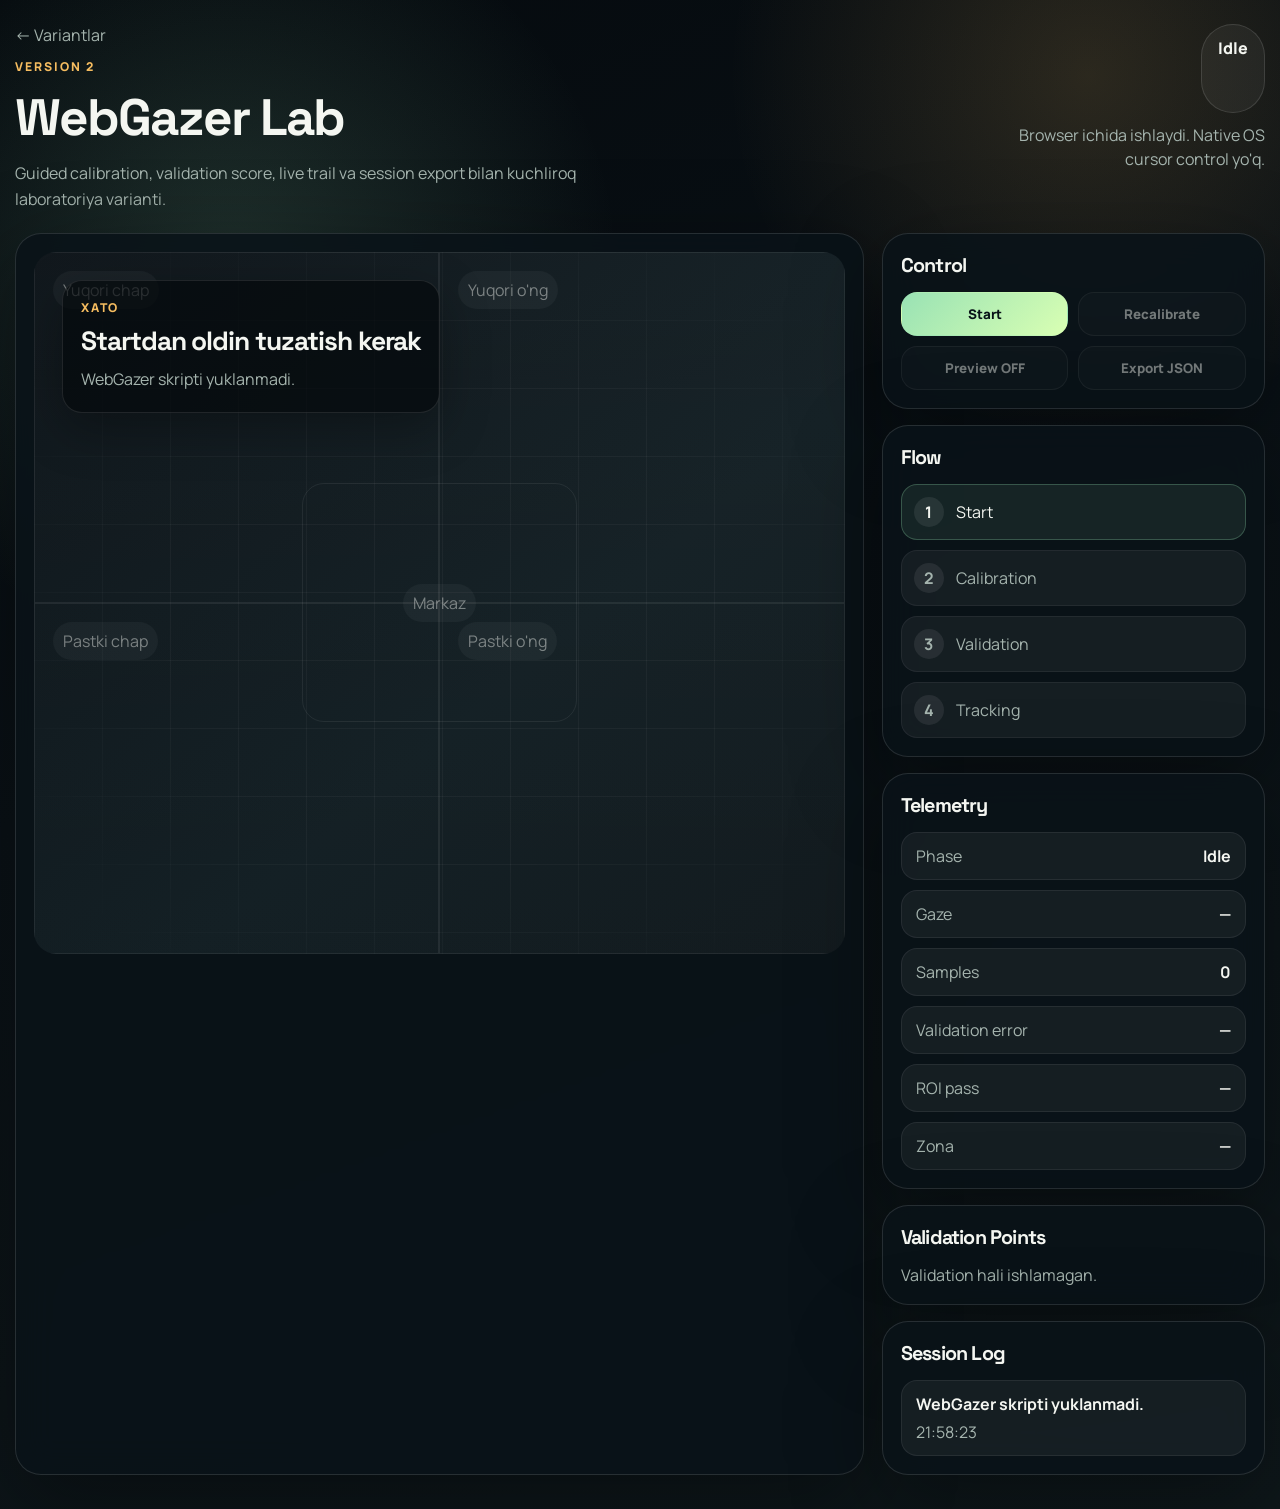
==== eyetracking2/v2-lab/index.html @ ca2081b0 "v2 first" ====
<!DOCTYPE html>
<html lang="uz">
<head>
  <meta charset="UTF-8">
  <meta name="viewport" content="width=device-width, initial-scale=1.0">
  <title>WebGazer V2 Lab</title>
  <link rel="preconnect" href="https://fonts.googleapis.com">
  <link rel="preconnect" href="https://fonts.gstatic.com" crossorigin>
  <link href="https://fonts.googleapis.com/css2?family=Manrope:wght@400;500;600;700;800&family=Space+Grotesk:wght@500;700&display=swap" rel="stylesheet">
  <link rel="stylesheet" href="./style.css">
</head>
<body>
  <div class="app-shell">
    <header class="masthead">
      <div>
        <a class="backlink" href="../">← Variantlar</a>
        <p class="eyebrow">Version 2</p>
        <h1>WebGazer Lab</h1>
        <p class="lede">Guided calibration, validation score, live trail va session export bilan kuchliroq laboratoriya varianti.</p>
      </div>
      <div class="phase-panel">
        <div id="phase-badge" class="phase-badge">Idle</div>
        <p class="phase-note">Browser ichida ishlaydi. Native OS cursor control yo'q.</p>
      </div>
    </header>

    <main class="workspace">
      <section class="stage-card">
        <div id="stage" class="stage">
          <canvas id="trail-canvas" class="trail-canvas"></canvas>
          <div class="grid-overlay"></div>
          <div id="zone-layer" class="zone-layer">
            <div class="zone" data-zone="0"><span>Yuqori chap</span></div>
            <div class="zone" data-zone="1"><span>Yuqori o'ng</span></div>
            <div class="zone" data-zone="2"><span>Pastki chap</span></div>
            <div class="zone" data-zone="3"><span>Pastki o'ng</span></div>
            <div class="zone zone-center" data-zone="4"><span>Markaz</span></div>
          </div>
          <div id="gaze-cursor" class="gaze-cursor hidden"></div>
          <div id="target" class="target hidden"></div>
          <div id="message-box" class="message-box">
            <p id="message-eyebrow" class="message-eyebrow">Holat</p>
            <h2 id="message-title">WebGazer Lab tayyor</h2>
            <p id="message-body">Start bosilgach kamera ruxsatini bering. Keyin calibration va validation avtomatik oqimda yuradi.</p>
          </div>
        </div>
      </section>

      <aside class="rail">
        <section class="card control-card">
          <h2>Control</h2>
          <div class="button-grid">
            <button id="btn-start" class="btn btn-primary">Start</button>
            <button id="btn-recalibrate" class="btn btn-secondary" disabled>Recalibrate</button>
            <button id="btn-preview" class="btn btn-secondary" disabled>Preview OFF</button>
            <button id="btn-export" class="btn btn-secondary" disabled>Export JSON</button>
          </div>
        </section>

        <section class="card">
          <h2>Flow</h2>
          <div class="step-list">
            <div class="step" data-step="start"><strong>1</strong><span>Start</span></div>
            <div class="step" data-step="calibration"><strong>2</strong><span>Calibration</span></div>
            <div class="step" data-step="validation"><strong>3</strong><span>Validation</span></div>
            <div class="step" data-step="tracking"><strong>4</strong><span>Tracking</span></div>
          </div>
        </section>

        <section class="card telemetry">
          <h2>Telemetry</h2>
          <div class="metric-list">
            <div class="metric"><span>Phase</span><strong id="metric-phase">Idle</strong></div>
            <div class="metric"><span>Gaze</span><strong id="metric-gaze">—</strong></div>
            <div class="metric"><span>Samples</span><strong id="metric-samples">0</strong></div>
            <div class="metric"><span>Validation error</span><strong id="metric-error">—</strong></div>
            <div class="metric"><span>ROI pass</span><strong id="metric-roi">—</strong></div>
            <div class="metric"><span>Zona</span><strong id="metric-zone">—</strong></div>
          </div>
        </section>

        <section class="card">
          <h2>Validation Points</h2>
          <div id="validation-list" class="validation-list">
            <p class="empty">Validation hali ishlamagan.</p>
          </div>
        </section>

        <section class="card">
          <h2>Session Log</h2>
          <div id="event-log" class="event-log">
            <p class="empty">Hali event yo'q.</p>
          </div>
        </section>
      </aside>
    </main>
  </div>

  <script src="https://webgazer.cs.brown.edu/webgazer.js"></script>
  <script type="module" src="./app.js?v=20260320-4"></script>
</body>
</html>
---- eyetracking2/v2-lab/style.css ----
:root {
  --bg: #070d12;
  --bg-2: #0d1418;
  --panel: rgba(10, 19, 24, 0.88);
  --card: rgba(255, 255, 255, 0.05);
  --line: rgba(255, 255, 255, 0.12);
  --text: #f4f6f1;
  --muted: #a5b4ae;
  --accent: #99e2b4;
  --accent-deep: #2fbf71;
  --warm: #f6bd60;
  --warm-deep: #f28b50;
  --danger: #ff8b8b;
  --radius: 26px;
  --shadow: 0 26px 90px rgba(0, 0, 0, 0.36);
}

* {
  box-sizing: border-box;
}

body {
  margin: 0;
  min-height: 100vh;
  color: var(--text);
  font-family: "Manrope", sans-serif;
  background:
    radial-gradient(circle at 18% 18%, rgba(153, 226, 180, 0.17), transparent 24%),
    radial-gradient(circle at 85% 5%, rgba(246, 189, 96, 0.15), transparent 20%),
    linear-gradient(160deg, #050a0e, #0a1116 42%, #0e171a);
}

.app-shell {
  width: min(1440px, calc(100% - 30px));
  margin: 0 auto;
  padding: 24px 0 34px;
}

.masthead {
  display: flex;
  justify-content: space-between;
  gap: 24px;
  margin-bottom: 20px;
}

.backlink {
  display: inline-flex;
  margin-bottom: 12px;
  text-decoration: none;
  color: var(--muted);
}

.eyebrow {
  margin: 0 0 10px;
  color: var(--warm);
  font-size: 0.76rem;
  font-weight: 800;
  letter-spacing: 0.16em;
  text-transform: uppercase;
}

h1, h2 {
  margin: 0;
  font-family: "Space Grotesk", sans-serif;
  letter-spacing: -0.04em;
}

h1 {
  font-size: clamp(2.3rem, 4vw, 4.5rem);
}

.lede {
  margin: 10px 0 0;
  max-width: 64ch;
  color: var(--muted);
  line-height: 1.65;
}

.phase-panel {
  min-width: 240px;
  display: grid;
  gap: 10px;
  justify-items: end;
}

.phase-badge {
  padding: 12px 16px;
  border-radius: 999px;
  border: 1px solid var(--line);
  font-weight: 800;
  background: rgba(255, 255, 255, 0.05);
}

.phase-note {
  margin: 0;
  max-width: 28ch;
  text-align: right;
  color: var(--muted);
  line-height: 1.55;
}

.workspace {
  display: grid;
  grid-template-columns: minmax(0, 1.55fr) minmax(340px, 0.7fr);
  gap: 18px;
}

.stage-card,
.card {
  border-radius: var(--radius);
  border: 1px solid var(--line);
  background: var(--panel);
  box-shadow: var(--shadow);
  backdrop-filter: blur(18px);
}

.stage-card {
  padding: 18px;
}

.stage {
  position: relative;
  overflow: hidden;
  min-height: 78vh;
  border-radius: 22px;
  background:
    linear-gradient(180deg, rgba(255, 255, 255, 0.03), rgba(255, 255, 255, 0.01)),
    linear-gradient(140deg, #0a1116, #111d22 60%, #10181c);
}

.grid-overlay {
  position: absolute;
  inset: 0;
  background-image:
    linear-gradient(rgba(255, 255, 255, 0.04) 1px, transparent 1px),
    linear-gradient(90deg, rgba(255, 255, 255, 0.04) 1px, transparent 1px);
  background-size: 68px 68px;
  mask-image: radial-gradient(circle at center, black 50%, transparent 92%);
}

.trail-canvas {
  position: absolute;
  inset: 0;
  width: 100%;
  height: 100%;
}

.zone-layer {
  position: absolute;
  inset: 0;
  display: grid;
  grid-template-columns: 1fr 1fr;
  grid-template-rows: 1fr 1fr;
}

.zone {
  position: relative;
  border: 1px solid rgba(255, 255, 255, 0.07);
  color: rgba(244, 246, 241, 0.44);
  padding: 18px;
}

.zone span {
  display: inline-flex;
  padding: 8px 10px;
  border-radius: 999px;
  background: rgba(255, 255, 255, 0.04);
}

.zone.active {
  background: linear-gradient(180deg, rgba(153, 226, 180, 0.12), rgba(153, 226, 180, 0.03));
  color: var(--text);
}

.zone.fired {
  background: linear-gradient(180deg, rgba(246, 189, 96, 0.16), rgba(242, 139, 80, 0.06));
  color: var(--text);
}

.zone-center {
  position: absolute;
  inset: 33% 33%;
  border-radius: 22px;
  display: flex;
  align-items: center;
  justify-content: center;
  text-align: center;
}

.gaze-cursor {
  position: absolute;
  width: 28px;
  height: 28px;
  transform: translate(-50%, -50%);
  border-radius: 999px;
  background: radial-gradient(circle, rgba(153, 226, 180, 1), rgba(153, 226, 180, 0.16) 72%, transparent 74%);
  box-shadow: 0 0 0 12px rgba(153, 226, 180, 0.08), 0 0 36px rgba(153, 226, 180, 0.28);
  pointer-events: none;
}

.target {
  position: absolute;
  width: 72px;
  height: 72px;
  transform: translate(-50%, -50%);
  border-radius: 999px;
  border: 3px solid var(--warm);
  box-shadow: 0 0 0 14px rgba(246, 189, 96, 0.08);
  pointer-events: none;
}

.target::before,
.target::after {
  content: "";
  position: absolute;
  inset: 50%;
  background: var(--warm);
  transform: translate(-50%, -50%);
}

.target::before {
  width: 20px;
  height: 2px;
}

.target::after {
  width: 2px;
  height: 20px;
}

.message-box {
  position: absolute;
  left: 28px;
  top: 28px;
  max-width: 44ch;
  padding: 18px 18px 20px;
  border-radius: 20px;
  border: 1px solid rgba(255, 255, 255, 0.1);
  background: rgba(3, 8, 11, 0.68);
  box-shadow: 0 16px 50px rgba(0, 0, 0, 0.3);
}

.message-eyebrow {
  margin: 0 0 8px;
  color: var(--warm);
  font-size: 0.76rem;
  font-weight: 800;
  text-transform: uppercase;
  letter-spacing: 0.15em;
}

.message-box h2 {
  margin-bottom: 8px;
  font-size: 1.65rem;
}

.message-box p:last-child {
  margin: 0;
  color: var(--muted);
  line-height: 1.65;
}

.rail {
  display: grid;
  gap: 16px;
}

.card {
  padding: 18px;
}

.card h2 {
  margin-bottom: 14px;
  font-size: 1.24rem;
}

.button-grid {
  display: grid;
  grid-template-columns: repeat(2, minmax(0, 1fr));
  gap: 10px;
}

.btn {
  border-radius: 16px;
  border: 1px solid var(--line);
  padding: 12px 14px;
  font-family: inherit;
  font-weight: 800;
  cursor: pointer;
  color: var(--text);
  background: rgba(255, 255, 255, 0.04);
}

.btn:disabled {
  opacity: 0.45;
  cursor: not-allowed;
}

.btn-primary {
  color: #081217;
  border-color: transparent;
  background: linear-gradient(135deg, var(--accent), #d9ffb3);
}

.step-list {
  display: grid;
  gap: 10px;
}

.step {
  display: flex;
  align-items: center;
  gap: 12px;
  padding: 12px;
  border-radius: 16px;
  background: var(--card);
  border: 1px solid rgba(255, 255, 255, 0.06);
  color: var(--muted);
}

.step strong {
  display: inline-flex;
  align-items: center;
  justify-content: center;
  width: 30px;
  height: 30px;
  border-radius: 999px;
  background: rgba(255, 255, 255, 0.08);
}

.step.active {
  color: var(--text);
  border-color: rgba(153, 226, 180, 0.26);
  background: rgba(153, 226, 180, 0.09);
}

.step.done {
  color: var(--text);
  border-color: rgba(246, 189, 96, 0.26);
  background: rgba(246, 189, 96, 0.09);
}

.metric-list,
.validation-list,
.event-log {
  display: grid;
  gap: 10px;
}

.metric,
.validation-item,
.event-item {
  padding: 12px 14px;
  border-radius: 16px;
  border: 1px solid rgba(255, 255, 255, 0.07);
  background: var(--card);
}

.metric {
  display: flex;
  justify-content: space-between;
  gap: 14px;
}

.metric span {
  color: var(--muted);
}

.validation-item strong,
.event-item strong {
  display: block;
  margin-bottom: 6px;
}

.validation-item small,
.event-item time {
  color: var(--muted);
}

.empty {
  margin: 0;
  color: var(--muted);
}

.hidden {
  display: none;
}

#webgazerVideoFeed,
#webgazerFaceOverlay,
#webgazerFaceFeedbackBox {
  left: auto !important;
  top: auto !important;
  right: 22px !important;
  bottom: 22px !important;
  border-radius: 18px;
}

#webgazerVideoFeed {
  width: 230px !important;
  height: auto !important;
  border: 1px solid rgba(255, 255, 255, 0.08);
  box-shadow: var(--shadow);
}

@media (max-width: 1120px) {
  .workspace {
    grid-template-columns: 1fr;
  }

  .masthead {
    flex-direction: column;
  }

  .phase-panel {
    justify-items: start;
  }

  .phase-note {
    text-align: left;
    max-width: none;
  }

  .stage {
    min-height: 62vh;
  }
}
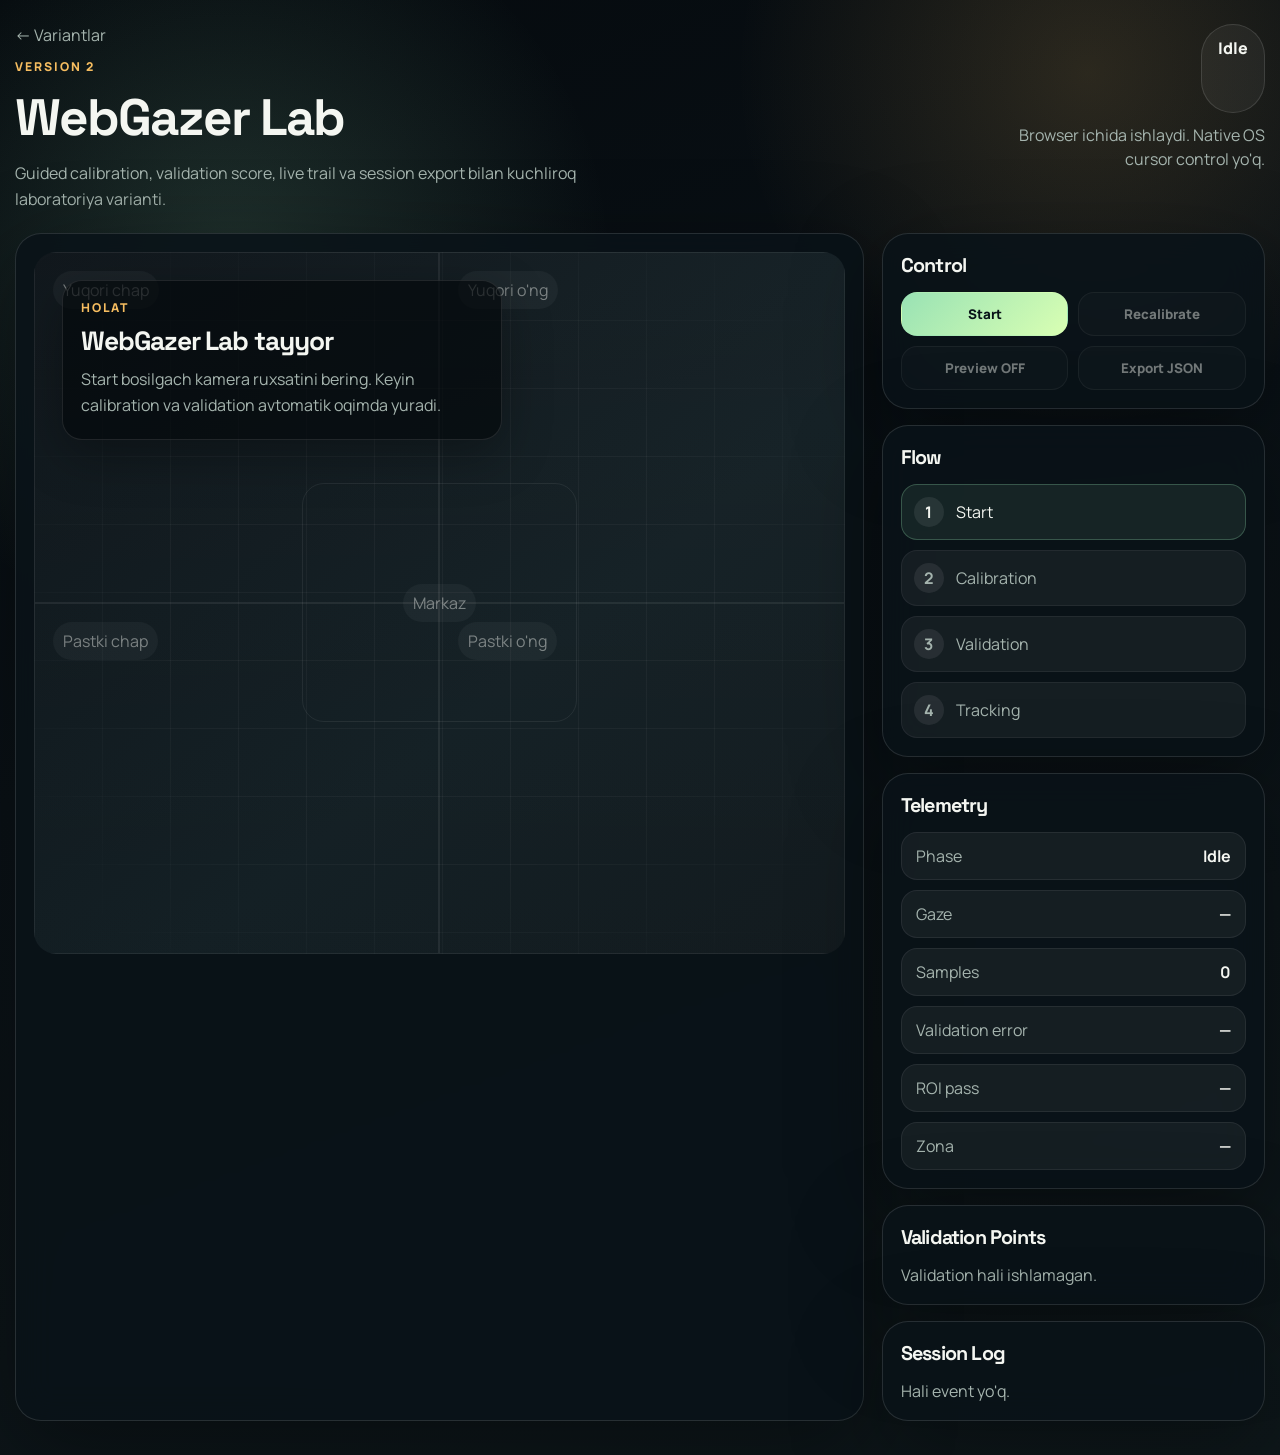
==== commit 28dcbb91: "bug fixx" ====
--- a/eyetracking2/v2-lab/index.html
+++ b/eyetracking2/v2-lab/index.html
@@ -96,7 +96,7 @@
     </main>
   </div>
 
-  <script src="https://webgazer.cs.brown.edu/webgazer.js"></script>
-  <script type="module" src="./app.js?v=20260320-4"></script>
+  <script src="../vendor/webgazer.js"></script>
+  <script type="module" src="./app.js?v=20260321-5"></script>
 </body>
 </html>
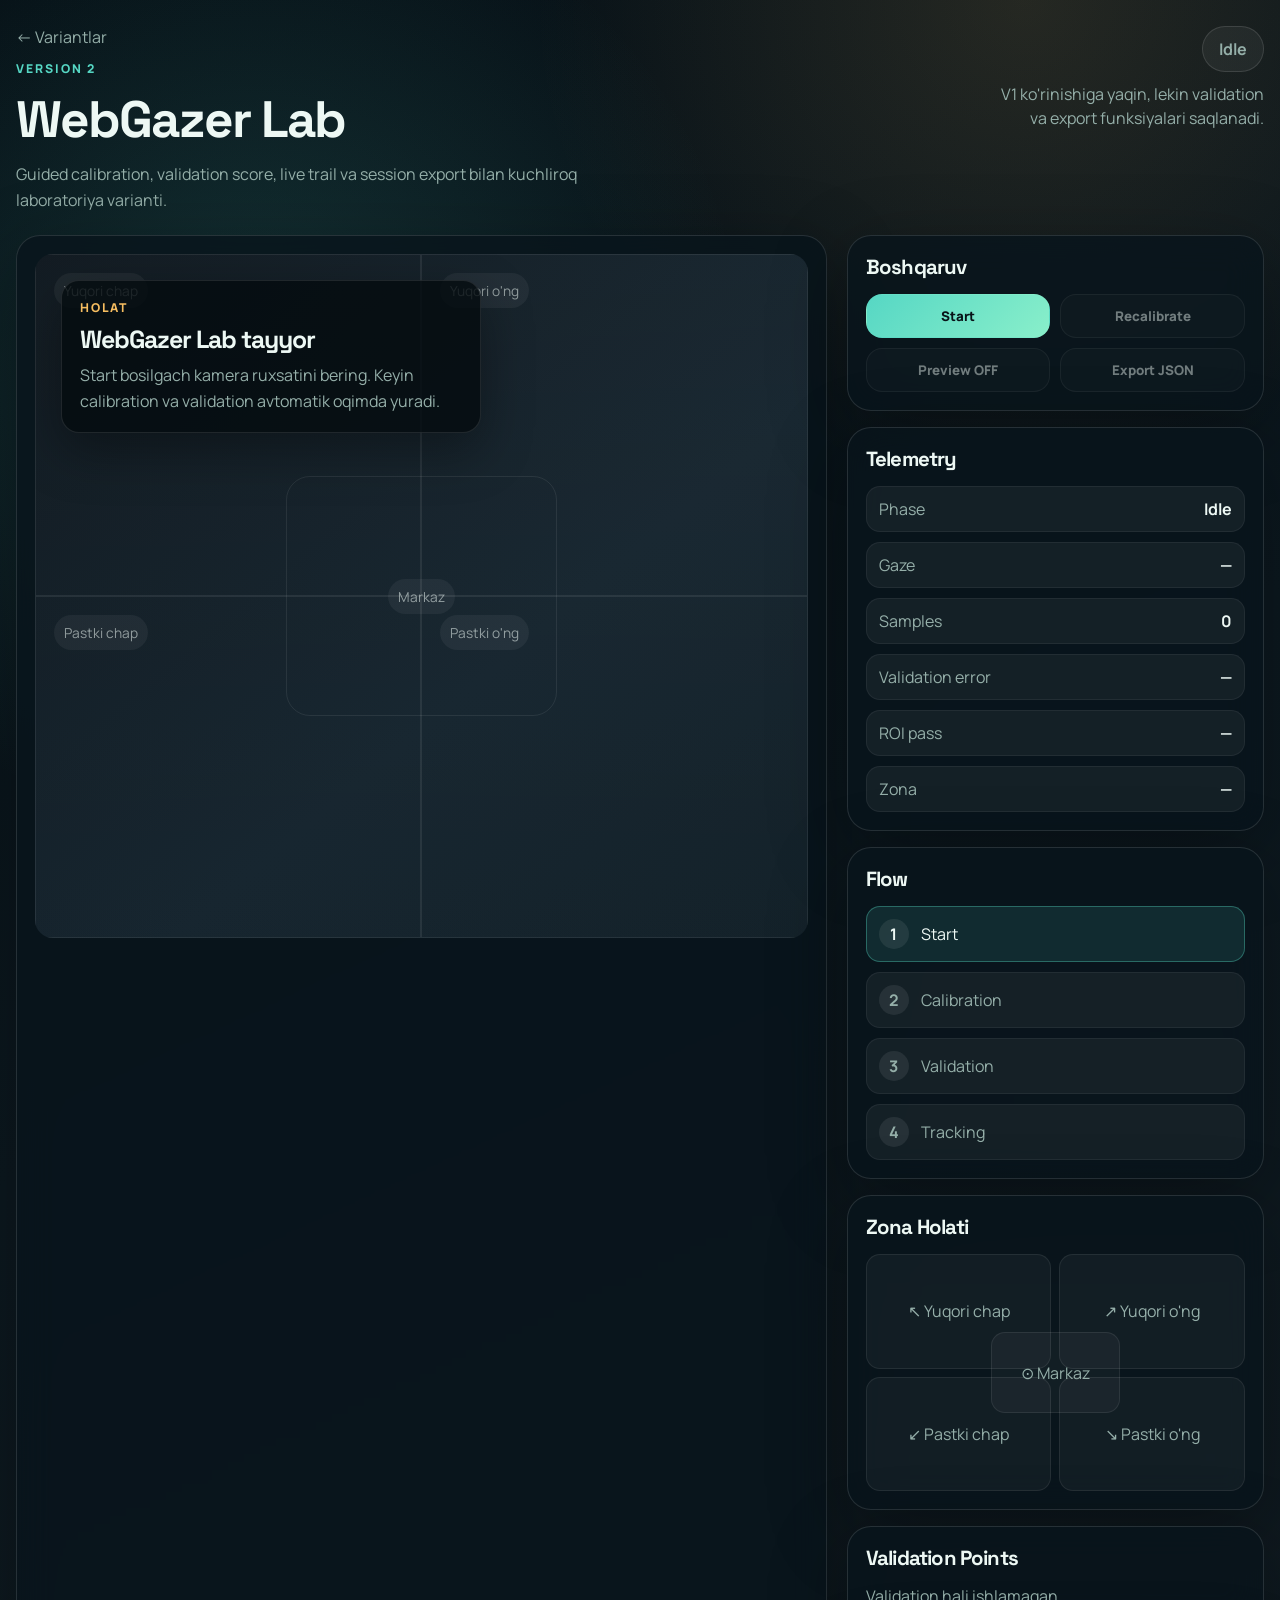
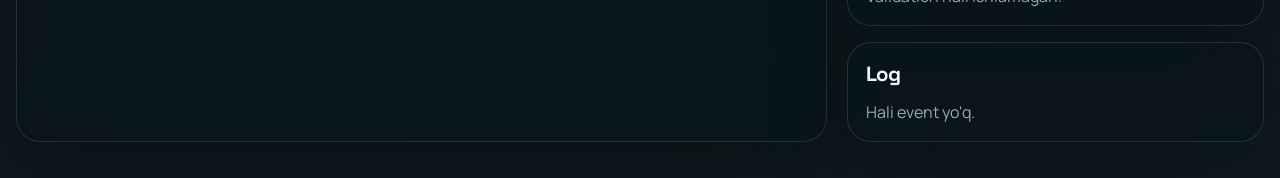
==== commit 26534d87: "uyfuhj" ====
--- a/eyetracking2/v2-lab/index.html
+++ b/eyetracking2/v2-lab/index.html
@@ -10,33 +10,32 @@
   <link rel="stylesheet" href="./style.css">
 </head>
 <body>
-  <div class="app-shell">
-    <header class="masthead">
+  <div class="shell">
+    <header class="topbar">
       <div>
         <a class="backlink" href="../">← Variantlar</a>
         <p class="eyebrow">Version 2</p>
         <h1>WebGazer Lab</h1>
         <p class="lede">Guided calibration, validation score, live trail va session export bilan kuchliroq laboratoriya varianti.</p>
       </div>
-      <div class="phase-panel">
-        <div id="phase-badge" class="phase-badge">Idle</div>
-        <p class="phase-note">Browser ichida ishlaydi. Native OS cursor control yo'q.</p>
+      <div class="status-stack">
+        <span id="phase-badge" class="status-chip idle">Idle</span>
+        <span class="hint">V1 ko'rinishiga yaqin, lekin validation va export funksiyalari saqlanadi.</span>
       </div>
     </header>
 
-    <main class="workspace">
+    <main class="layout">
       <section class="stage-card">
         <div id="stage" class="stage">
           <canvas id="trail-canvas" class="trail-canvas"></canvas>
-          <div class="grid-overlay"></div>
-          <div id="zone-layer" class="zone-layer">
-            <div class="zone" data-zone="0"><span>Yuqori chap</span></div>
-            <div class="zone" data-zone="1"><span>Yuqori o'ng</span></div>
-            <div class="zone" data-zone="2"><span>Pastki chap</span></div>
-            <div class="zone" data-zone="3"><span>Pastki o'ng</span></div>
+          <div class="zone-grid">
+            <div class="zone zone-0" data-zone="0"><span>Yuqori chap</span></div>
+            <div class="zone zone-1" data-zone="1"><span>Yuqori o'ng</span></div>
+            <div class="zone zone-2" data-zone="2"><span>Pastki chap</span></div>
+            <div class="zone zone-3" data-zone="3"><span>Pastki o'ng</span></div>
             <div class="zone zone-center" data-zone="4"><span>Markaz</span></div>
           </div>
-          <div id="gaze-cursor" class="gaze-cursor hidden"></div>
+          <div id="gaze-cursor" class="gaze-dot hidden"></div>
           <div id="target" class="target hidden"></div>
           <div id="message-box" class="message-box">
             <p id="message-eyebrow" class="message-eyebrow">Holat</p>
@@ -46,24 +45,14 @@
         </div>
       </section>
 
-      <aside class="rail">
-        <section class="card control-card">
-          <h2>Control</h2>
-          <div class="button-grid">
+      <aside class="panel">
+        <section class="card">
+          <h2>Boshqaruv</h2>
+          <div class="actions">
             <button id="btn-start" class="btn btn-primary">Start</button>
             <button id="btn-recalibrate" class="btn btn-secondary" disabled>Recalibrate</button>
             <button id="btn-preview" class="btn btn-secondary" disabled>Preview OFF</button>
             <button id="btn-export" class="btn btn-secondary" disabled>Export JSON</button>
-          </div>
-        </section>
-
-        <section class="card">
-          <h2>Flow</h2>
-          <div class="step-list">
-            <div class="step" data-step="start"><strong>1</strong><span>Start</span></div>
-            <div class="step" data-step="calibration"><strong>2</strong><span>Calibration</span></div>
-            <div class="step" data-step="validation"><strong>3</strong><span>Validation</span></div>
-            <div class="step" data-step="tracking"><strong>4</strong><span>Tracking</span></div>
           </div>
         </section>
 
@@ -80,6 +69,27 @@
         </section>
 
         <section class="card">
+          <h2>Flow</h2>
+          <div class="step-list">
+            <div class="step" data-step="start"><strong>1</strong><span>Start</span></div>
+            <div class="step" data-step="calibration"><strong>2</strong><span>Calibration</span></div>
+            <div class="step" data-step="validation"><strong>3</strong><span>Validation</span></div>
+            <div class="step" data-step="tracking"><strong>4</strong><span>Tracking</span></div>
+          </div>
+        </section>
+
+        <section class="card">
+          <h2>Zona Holati</h2>
+          <div class="zone-map">
+            <div class="zone-tile" data-zone-tile="0">↖ Yuqori chap</div>
+            <div class="zone-tile" data-zone-tile="1">↗ Yuqori o'ng</div>
+            <div class="zone-tile" data-zone-tile="2">↙ Pastki chap</div>
+            <div class="zone-tile" data-zone-tile="3">↘ Pastki o'ng</div>
+            <div class="zone-tile center" data-zone-tile="4">⊙ Markaz</div>
+          </div>
+        </section>
+
+        <section class="card">
           <h2>Validation Points</h2>
           <div id="validation-list" class="validation-list">
             <p class="empty">Validation hali ishlamagan.</p>
@@ -87,7 +97,7 @@
         </section>
 
         <section class="card">
-          <h2>Session Log</h2>
+          <h2>Log</h2>
           <div id="event-log" class="event-log">
             <p class="empty">Hali event yo'q.</p>
           </div>
@@ -97,6 +107,6 @@
   </div>
 
   <script src="../vendor/webgazer.js"></script>
-  <script type="module" src="./app.js?v=20260321-5"></script>
+  <script type="module" src="./app.js?v=20260321-6"></script>
 </body>
 </html>
--- a/eyetracking2/v2-lab/style.css
+++ b/eyetracking2/v2-lab/style.css
@@ -1,18 +1,17 @@
 :root {
-  --bg: #070d12;
-  --bg-2: #0d1418;
-  --panel: rgba(10, 19, 24, 0.88);
-  --card: rgba(255, 255, 255, 0.05);
+  --bg: #081217;
+  --bg-soft: #102028;
+  --panel: rgba(9, 21, 28, 0.84);
+  --panel-soft: rgba(255, 255, 255, 0.05);
   --line: rgba(255, 255, 255, 0.12);
-  --text: #f4f6f1;
-  --muted: #a5b4ae;
-  --accent: #99e2b4;
-  --accent-deep: #2fbf71;
+  --text: #edf8f4;
+  --muted: #95afa9;
+  --accent: #56d7c4;
+  --accent-strong: #17b2ab;
   --warm: #f6bd60;
-  --warm-deep: #f28b50;
-  --danger: #ff8b8b;
-  --radius: 26px;
-  --shadow: 0 26px 90px rgba(0, 0, 0, 0.36);
+  --danger: #ff8f8f;
+  --radius: 24px;
+  --shadow: 0 22px 80px rgba(0, 0, 0, 0.32);
 }
 
 * {
@@ -25,22 +24,23 @@
   color: var(--text);
   font-family: "Manrope", sans-serif;
   background:
-    radial-gradient(circle at 18% 18%, rgba(153, 226, 180, 0.17), transparent 24%),
-    radial-gradient(circle at 85% 5%, rgba(246, 189, 96, 0.15), transparent 20%),
-    linear-gradient(160deg, #050a0e, #0a1116 42%, #0e171a);
-}
-
-.app-shell {
-  width: min(1440px, calc(100% - 30px));
+    radial-gradient(circle at 20% 20%, rgba(86, 215, 196, 0.16), transparent 28%),
+    radial-gradient(circle at 80% 0%, rgba(246, 189, 96, 0.12), transparent 24%),
+    linear-gradient(155deg, #061016, #0c181f 50%, #101a20);
+}
+
+.shell {
+  width: min(1400px, calc(100% - 32px));
   margin: 0 auto;
-  padding: 24px 0 34px;
-}
-
-.masthead {
+  padding: 26px 0 36px;
+}
+
+.topbar {
   display: flex;
   justify-content: space-between;
-  gap: 24px;
-  margin-bottom: 20px;
+  align-items: flex-start;
+  gap: 20px;
+  margin-bottom: 22px;
 }
 
 .backlink {
@@ -52,66 +52,71 @@
 
 .eyebrow {
   margin: 0 0 10px;
-  color: var(--warm);
+  color: var(--accent);
+  text-transform: uppercase;
+  letter-spacing: 0.16em;
   font-size: 0.76rem;
   font-weight: 800;
-  letter-spacing: 0.16em;
-  text-transform: uppercase;
 }
 
 h1, h2 {
-  margin: 0;
   font-family: "Space Grotesk", sans-serif;
   letter-spacing: -0.04em;
 }
 
 h1 {
-  font-size: clamp(2.3rem, 4vw, 4.5rem);
+  margin: 0;
+  font-size: clamp(2.2rem, 4vw, 4rem);
 }
 
 .lede {
   margin: 10px 0 0;
+  color: var(--muted);
+  line-height: 1.6;
   max-width: 64ch;
-  color: var(--muted);
-  line-height: 1.65;
-}
-
-.phase-panel {
-  min-width: 240px;
+}
+
+.status-stack {
   display: grid;
   gap: 10px;
   justify-items: end;
 }
 
-.phase-badge {
-  padding: 12px 16px;
-  border-radius: 999px;
+.status-chip {
+  display: inline-flex;
+  align-items: center;
+  padding: 11px 16px;
+  border-radius: 999px;
+  font-weight: 700;
   border: 1px solid var(--line);
-  font-weight: 800;
   background: rgba(255, 255, 255, 0.05);
 }
 
-.phase-note {
-  margin: 0;
+.status-chip.idle { color: var(--muted); }
+.status-chip.ready { color: var(--accent); }
+.status-chip.paused { color: var(--warm); }
+.status-chip.calibrating { color: var(--warm); }
+
+.hint {
+  color: var(--muted);
   max-width: 28ch;
   text-align: right;
-  color: var(--muted);
-  line-height: 1.55;
-}
-
-.workspace {
-  display: grid;
-  grid-template-columns: minmax(0, 1.55fr) minmax(340px, 0.7fr);
-  gap: 18px;
-}
-
-.stage-card,
-.card {
-  border-radius: var(--radius);
+  line-height: 1.5;
+}
+
+.layout {
+  display: grid;
+  grid-template-columns: minmax(0, 1.4fr) minmax(320px, 0.72fr);
+  gap: 20px;
+}
+
+.card,
+.stage-card {
   border: 1px solid var(--line);
   background: var(--panel);
+  backdrop-filter: blur(18px);
+  border-radius: var(--radius);
   box-shadow: var(--shadow);
-  backdrop-filter: blur(18px);
 }
 
 .stage-card {
@@ -121,21 +126,11 @@
 .stage {
   position: relative;
   overflow: hidden;
-  min-height: 78vh;
-  border-radius: 22px;
+  min-height: 76vh;
+  border-radius: calc(var(--radius) - 6px);
   background:
     linear-gradient(180deg, rgba(255, 255, 255, 0.03), rgba(255, 255, 255, 0.01)),
-    linear-gradient(140deg, #0a1116, #111d22 60%, #10181c);
-}
-
-.grid-overlay {
-  position: absolute;
-  inset: 0;
-  background-image:
-    linear-gradient(rgba(255, 255, 255, 0.04) 1px, transparent 1px),
-    linear-gradient(90deg, rgba(255, 255, 255, 0.04) 1px, transparent 1px);
-  background-size: 68px 68px;
-  mask-image: radial-gradient(circle at center, black 50%, transparent 92%);
+    linear-gradient(140deg, #0c151c, #14232d 60%, #111f27);
 }
 
 .trail-canvas {
@@ -145,7 +140,7 @@
   height: 100%;
 }
 
-.zone-layer {
+.zone-grid {
   position: absolute;
   inset: 0;
   display: grid;
@@ -155,47 +150,49 @@
 
 .zone {
   position: relative;
-  border: 1px solid rgba(255, 255, 255, 0.07);
-  color: rgba(244, 246, 241, 0.44);
+  border: 1px solid rgba(255, 255, 255, 0.08);
+  display: flex;
+  align-items: flex-start;
   padding: 18px;
+  color: rgba(237, 248, 244, 0.55);
 }
 
 .zone span {
-  display: inline-flex;
   padding: 8px 10px;
   border-radius: 999px;
-  background: rgba(255, 255, 255, 0.04);
+  background: rgba(255, 255, 255, 0.05);
+  font-size: 0.86rem;
 }
 
 .zone.active {
-  background: linear-gradient(180deg, rgba(153, 226, 180, 0.12), rgba(153, 226, 180, 0.03));
+  background: linear-gradient(180deg, rgba(86, 215, 196, 0.14), rgba(86, 215, 196, 0.05));
   color: var(--text);
 }
 
 .zone.fired {
-  background: linear-gradient(180deg, rgba(246, 189, 96, 0.16), rgba(242, 139, 80, 0.06));
+  background: linear-gradient(180deg, rgba(246, 189, 96, 0.18), rgba(246, 189, 96, 0.06));
   color: var(--text);
 }
 
 .zone-center {
   position: absolute;
-  inset: 33% 33%;
-  border-radius: 22px;
-  display: flex;
+  inset: 32.5% 32.5%;
+  border-radius: 24px;
+  justify-content: center;
   align-items: center;
-  justify-content: center;
   text-align: center;
 }
 
-.gaze-cursor {
-  position: absolute;
-  width: 28px;
-  height: 28px;
+.gaze-dot {
+  position: absolute;
+  width: 26px;
+  height: 26px;
+  border-radius: 999px;
   transform: translate(-50%, -50%);
-  border-radius: 999px;
-  background: radial-gradient(circle, rgba(153, 226, 180, 1), rgba(153, 226, 180, 0.16) 72%, transparent 74%);
-  box-shadow: 0 0 0 12px rgba(153, 226, 180, 0.08), 0 0 36px rgba(153, 226, 180, 0.28);
+  background: radial-gradient(circle, rgba(86, 215, 196, 0.96), rgba(86, 215, 196, 0.12) 70%, transparent 72%);
+  box-shadow: 0 0 0 10px rgba(86, 215, 196, 0.08), 0 0 32px rgba(86, 215, 196, 0.3);
   pointer-events: none;
+  transition: left 80ms linear, top 80ms linear, opacity 160ms ease;
 }
 
 .target {
@@ -230,14 +227,15 @@
 
 .message-box {
   position: absolute;
-  left: 28px;
-  top: 28px;
-  max-width: 44ch;
-  padding: 18px 18px 20px;
-  border-radius: 20px;
+  left: 26px;
+  top: 26px;
+  z-index: 2;
+  max-width: 42ch;
+  padding: 18px;
+  border-radius: 18px;
   border: 1px solid rgba(255, 255, 255, 0.1);
-  background: rgba(3, 8, 11, 0.68);
-  box-shadow: 0 16px 50px rgba(0, 0, 0, 0.3);
+  background: rgba(4, 11, 15, 0.82);
+  box-shadow: 0 18px 50px rgba(0, 0, 0, 0.34);
 }
 
 .message-eyebrow {
@@ -250,17 +248,46 @@
 }
 
 .message-box h2 {
-  margin-bottom: 8px;
-  font-size: 1.65rem;
+  margin: 0 0 8px;
+  font-size: 1.55rem;
 }
 
 .message-box p:last-child {
   margin: 0;
   color: var(--muted);
-  line-height: 1.65;
-}
-
-.rail {
+  line-height: 1.6;
+}
+
+.calibration-point {
+  position: absolute;
+  width: 74px;
+  height: 74px;
+  margin-left: -37px;
+  margin-top: -37px;
+  border-radius: 999px;
+  border: 2px solid rgba(255, 255, 255, 0.25);
+  background: rgba(255, 255, 255, 0.06);
+  color: var(--text);
+  font-weight: 800;
+  backdrop-filter: blur(16px);
+  cursor: pointer;
+  transition: transform 160ms ease, background 160ms ease, border-color 160ms ease, opacity 160ms ease;
+}
+
+.calibration-point:hover {
+  transform: scale(1.06);
+}
+
+.calibration-point.done {
+  border-color: var(--accent);
+  background: rgba(86, 215, 196, 0.18);
+}
+
+.hidden {
+  display: none;
+}
+
+.panel {
   display: grid;
   gap: 16px;
 }
@@ -270,36 +297,63 @@
 }
 
 .card h2 {
-  margin-bottom: 14px;
-  font-size: 1.24rem;
-}
-
-.button-grid {
+  margin: 0 0 14px;
+  font-size: 1.28rem;
+}
+
+.actions {
   display: grid;
   grid-template-columns: repeat(2, minmax(0, 1fr));
   gap: 10px;
 }
 
 .btn {
+  width: 100%;
+  border: 1px solid var(--line);
   border-radius: 16px;
-  border: 1px solid var(--line);
   padding: 12px 14px;
+  font-weight: 800;
   font-family: inherit;
-  font-weight: 800;
   cursor: pointer;
-  color: var(--text);
   background: rgba(255, 255, 255, 0.04);
+  color: var(--text);
 }
 
 .btn:disabled {
-  opacity: 0.45;
+  opacity: 0.46;
   cursor: not-allowed;
 }
 
 .btn-primary {
+  background: linear-gradient(135deg, var(--accent), #89efca);
   color: #081217;
   border-color: transparent;
-  background: linear-gradient(135deg, var(--accent), #d9ffb3);
+}
+
+.metric-list,
+.validation-list {
+  display: grid;
+  gap: 10px;
+}
+
+.metric,
+.validation-item,
+.event-item,
+.step {
+  border-radius: 14px;
+  background: var(--panel-soft);
+  border: 1px solid rgba(255, 255, 255, 0.06);
+}
+
+.metric {
+  display: flex;
+  justify-content: space-between;
+  gap: 14px;
+  padding: 11px 12px;
+}
+
+.metric span {
+  color: var(--muted);
 }
 
 .step-list {
@@ -312,9 +366,6 @@
   align-items: center;
   gap: 12px;
   padding: 12px;
-  border-radius: 16px;
-  background: var(--card);
-  border: 1px solid rgba(255, 255, 255, 0.06);
   color: var(--muted);
 }
 
@@ -330,40 +381,57 @@
 
 .step.active {
   color: var(--text);
-  border-color: rgba(153, 226, 180, 0.26);
-  background: rgba(153, 226, 180, 0.09);
+  border-color: rgba(86, 215, 196, 0.36);
+  background: rgba(86, 215, 196, 0.12);
 }
 
 .step.done {
   color: var(--text);
-  border-color: rgba(246, 189, 96, 0.26);
-  background: rgba(246, 189, 96, 0.09);
-}
-
-.metric-list,
-.validation-list,
-.event-log {
-  display: grid;
-  gap: 10px;
-}
-
-.metric,
+  border-color: rgba(246, 189, 96, 0.38);
+  background: rgba(246, 189, 96, 0.14);
+}
+
+.zone-map {
+  position: relative;
+  display: grid;
+  grid-template-columns: 1fr 1fr;
+  grid-template-rows: 1fr 1fr;
+  gap: 8px;
+  aspect-ratio: 16 / 10;
+}
+
+.zone-tile {
+  display: flex;
+  align-items: center;
+  justify-content: center;
+  text-align: center;
+  padding: 8px;
+  border-radius: 14px;
+  border: 1px solid rgba(255, 255, 255, 0.08);
+  background: rgba(255, 255, 255, 0.04);
+  color: var(--muted);
+}
+
+.zone-tile.active {
+  background: rgba(86, 215, 196, 0.16);
+  color: var(--text);
+  border-color: rgba(86, 215, 196, 0.36);
+}
+
+.zone-tile.fired {
+  background: rgba(246, 189, 96, 0.18);
+  color: var(--text);
+  border-color: rgba(246, 189, 96, 0.38);
+}
+
+.zone-tile.center {
+  position: absolute;
+  inset: 33% 33%;
+}
+
 .validation-item,
 .event-item {
   padding: 12px 14px;
-  border-radius: 16px;
-  border: 1px solid rgba(255, 255, 255, 0.07);
-  background: var(--card);
-}
-
-.metric {
-  display: flex;
-  justify-content: space-between;
-  gap: 14px;
-}
-
-.metric span {
-  color: var(--muted);
 }
 
 .validation-item strong,
@@ -377,51 +445,55 @@
   color: var(--muted);
 }
 
+.event-log {
+  display: grid;
+  gap: 10px;
+  max-height: 260px;
+  overflow: auto;
+}
+
 .empty {
   margin: 0;
   color: var(--muted);
-}
-
-.hidden {
-  display: none;
 }
 
 #webgazerVideoFeed,
 #webgazerFaceOverlay,
 #webgazerFaceFeedbackBox {
+  right: 22px !important;
   left: auto !important;
   top: auto !important;
-  right: 22px !important;
   bottom: 22px !important;
   border-radius: 18px;
+  overflow: hidden;
 }
 
 #webgazerVideoFeed {
-  width: 230px !important;
+  width: 220px !important;
   height: auto !important;
-  border: 1px solid rgba(255, 255, 255, 0.08);
+  border: 1px solid rgba(255, 255, 255, 0.1);
   box-shadow: var(--shadow);
 }
 
-@media (max-width: 1120px) {
-  .workspace {
+@media (max-width: 1080px) {
+  .layout {
     grid-template-columns: 1fr;
   }
 
-  .masthead {
+  .topbar {
     flex-direction: column;
   }
 
-  .phase-panel {
+  .status-stack {
     justify-items: start;
   }
 
-  .phase-note {
+  .hint {
     text-align: left;
     max-width: none;
   }
 
   .stage {
-    min-height: 62vh;
+    min-height: 60vh;
   }
 }
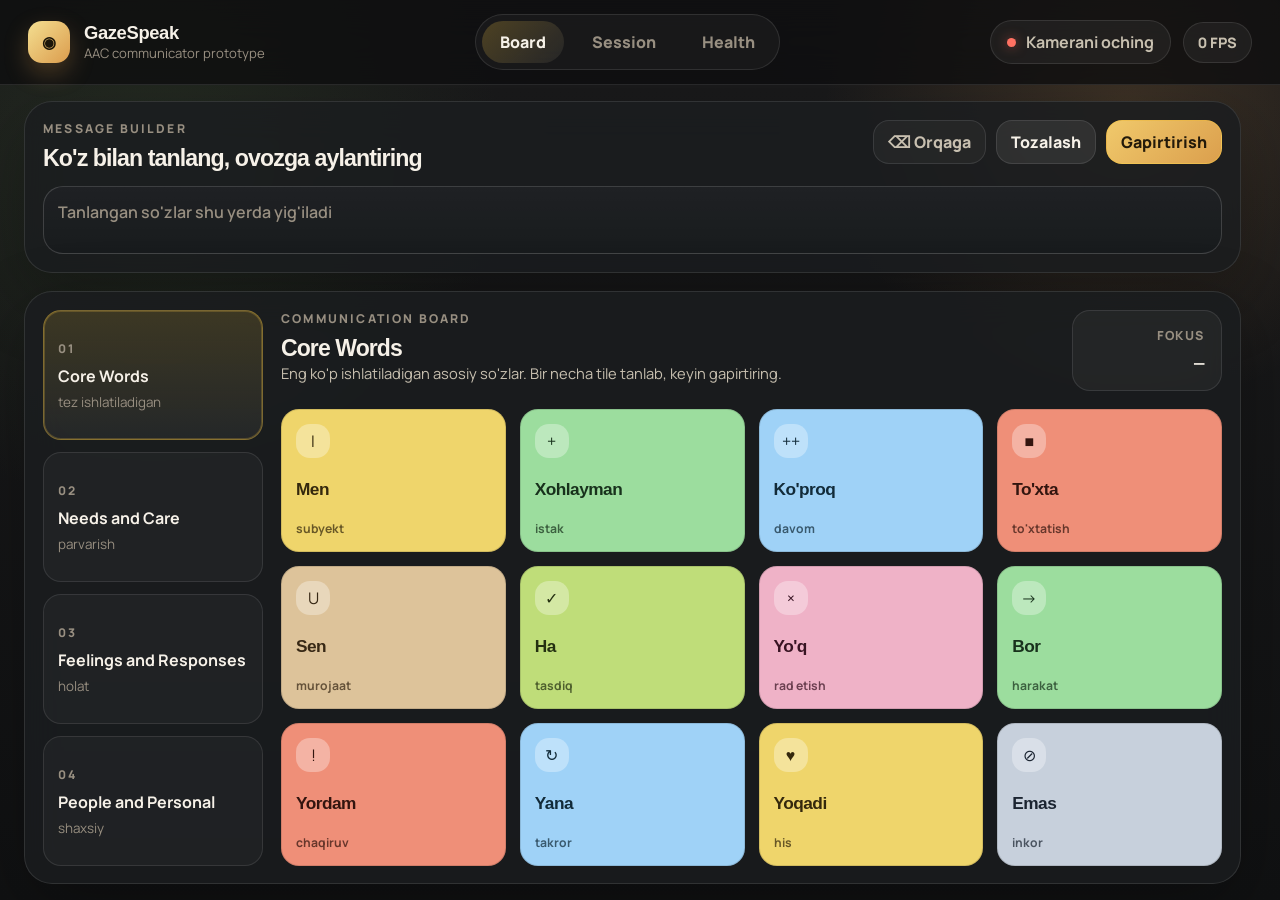
==== commit 951502b3: "iybhj" ====
--- a/eyetracking2/v2-lab/index.html
+++ b/eyetracking2/v2-lab/index.html
@@ -1,112 +1,231 @@
 <!DOCTYPE html>
 <html lang="uz">
 <head>
-  <meta charset="UTF-8">
-  <meta name="viewport" content="width=device-width, initial-scale=1.0">
-  <title>WebGazer V2 Lab</title>
-  <link rel="preconnect" href="https://fonts.googleapis.com">
-  <link rel="preconnect" href="https://fonts.gstatic.com" crossorigin>
-  <link href="https://fonts.googleapis.com/css2?family=Manrope:wght@400;500;600;700;800&family=Space+Grotesk:wght@500;700&display=swap" rel="stylesheet">
-  <link rel="stylesheet" href="./style.css">
+    <meta charset="UTF-8">
+    <meta name="viewport" content="width=device-width, initial-scale=1.0">
+    <title>GazeSpeak AAC Communicator</title>
+    <meta name="description" content="GazeSpeak AAC communicator — brauzer ichida WebGazer orqali matn tuzish va gapirtirish interfeysi.">
+    <link rel="preconnect" href="https://fonts.googleapis.com">
+    <link rel="preconnect" href="https://fonts.gstatic.com" crossorigin>
+    <link href="https://fonts.googleapis.com/css2?family=Manrope:wght@400;500;600;700;800&family=Sora:wght@500;600;700&display=swap" rel="stylesheet">
+    <link rel="stylesheet" href="./style.css">
 </head>
 <body>
-  <div class="shell">
-    <header class="topbar">
-      <div>
-        <a class="backlink" href="../">← Variantlar</a>
-        <p class="eyebrow">Version 2</p>
-        <h1>WebGazer Lab</h1>
-        <p class="lede">Guided calibration, validation score, live trail va session export bilan kuchliroq laboratoriya varianti.</p>
-      </div>
-      <div class="status-stack">
-        <span id="phase-badge" class="status-chip idle">Idle</span>
-        <span class="hint">V1 ko'rinishiga yaqin, lekin validation va export funksiyalari saqlanadi.</span>
-      </div>
+    <header id="header">
+        <div class="brand-block">
+            <div class="logo">
+                <span class="logo-icon">◉</span>
+                <div>
+                    <span class="logo-text">GazeSpeak</span>
+                    <p class="logo-subtitle">AAC communicator prototype</p>
+                </div>
+            </div>
+        </div>
+
+        <nav class="header-nav" aria-label="Main navigation">
+            <button id="btn-board-view" class="nav-pill is-active gaze-target" data-action="show-board" data-label="Board">
+                Board
+            </button>
+            <button id="btn-open-session" class="nav-pill gaze-target" data-action="open-session" data-label="Session">
+                Session
+            </button>
+            <button id="btn-open-insights" class="nav-pill gaze-target" data-action="open-insights" data-label="Health signals">
+                Health
+            </button>
+        </nav>
+
+        <div class="header-status">
+            <div id="status-badge" class="status-badge status-disconnected">
+                <span class="status-dot"></span>
+                <span id="status-text">Kamerani oching</span>
+            </div>
+            <span id="fps-display" class="fps-badge">0 FPS</span>
+        </div>
     </header>
 
-    <main class="layout">
-      <section class="stage-card">
-        <div id="stage" class="stage">
-          <canvas id="trail-canvas" class="trail-canvas"></canvas>
-          <div class="zone-grid">
-            <div class="zone zone-0" data-zone="0"><span>Yuqori chap</span></div>
-            <div class="zone zone-1" data-zone="1"><span>Yuqori o'ng</span></div>
-            <div class="zone zone-2" data-zone="2"><span>Pastki chap</span></div>
-            <div class="zone zone-3" data-zone="3"><span>Pastki o'ng</span></div>
-            <div class="zone zone-center" data-zone="4"><span>Markaz</span></div>
-          </div>
-          <div id="gaze-cursor" class="gaze-dot hidden"></div>
-          <div id="target" class="target hidden"></div>
-          <div id="message-box" class="message-box">
-            <p id="message-eyebrow" class="message-eyebrow">Holat</p>
-            <h2 id="message-title">WebGazer Lab tayyor</h2>
-            <p id="message-body">Start bosilgach kamera ruxsatini bering. Keyin calibration va validation avtomatik oqimda yuradi.</p>
-          </div>
+    <main id="main-content">
+        <section id="workspace">
+            <section id="composer-card" class="glass-card">
+                <div class="section-head">
+                    <div>
+                        <p class="eyebrow">Message Builder</p>
+                        <h1>Ko'z bilan tanlang, ovozga aylantiring</h1>
+                    </div>
+
+                    <div class="composer-actions">
+                        <button id="btn-backspace" class="btn btn-ghost gaze-target" data-action="backspace" data-label="Orqaga">
+                            ⌫ Orqaga
+                        </button>
+                        <button id="btn-clear-message" class="btn btn-secondary gaze-target" data-action="clear" data-label="Tozalash">
+                            Tozalash
+                        </button>
+                        <button id="btn-speak" class="btn btn-primary gaze-target" data-action="speak" data-label="Gapirtirish">
+                            Gapirtirish
+                        </button>
+                    </div>
+                </div>
+
+                <div id="message-display" class="message-display" aria-live="polite">
+                    <span class="message-placeholder">Tanlangan so'zlar shu yerda yig'iladi</span>
+                </div>
+            </section>
+
+            <section id="board-shell" class="glass-card">
+                <aside id="board-nav" class="board-nav"></aside>
+
+                <div id="board-main">
+                    <div class="board-head">
+                        <div>
+                            <p id="board-kicker" class="eyebrow">Communication Board</p>
+                            <h2 id="board-title">Core Words</h2>
+                            <p id="board-subtitle" class="board-subtitle">Eng ko'p ishlatiladigan asosiy so'zlar.</p>
+                        </div>
+
+                        <div class="focus-card">
+                            <span class="focus-label">Fokus</span>
+                            <span id="info-focus" class="focus-value">—</span>
+                        </div>
+                    </div>
+
+                    <div id="aac-grid" class="aac-grid"></div>
+                </div>
+            </section>
+        </section>
+    </main>
+
+    <div id="session-modal" class="session-modal hidden" aria-hidden="true">
+        <div class="session-modal-backdrop" data-session-close></div>
+
+        <section class="session-window">
+            <div class="session-window-head">
+                <div>
+                    <p class="eyebrow">Session</p>
+                    <h2>Tracking panel</h2>
+                </div>
+
+                <button id="btn-close-session" class="session-close gaze-target" data-action="close-session" data-label="Sessionni yopish">
+                    Yopish
+                </button>
+            </div>
+
+            <div id="camera-container">
+                <video id="camera-video" autoplay playsinline muted></video>
+                <canvas id="overlay-canvas"></canvas>
+            </div>
+
+            <div id="controls" class="controls-bar">
+                <button id="btn-start-camera" class="btn btn-primary">
+                    Kamerani ochish
+                </button>
+                <button id="btn-calibrate" class="btn btn-accent" disabled>
+                    Kalibratsiya
+                </button>
+                <button id="btn-recalibrate" class="btn btn-secondary" disabled>
+                    Qayta kalibratsiya
+                </button>
+            </div>
+
+            <div class="info-grid">
+                <div class="info-item">
+                    <span class="info-label">Holat</span>
+                    <span id="info-state" class="info-value">—</span>
+                </div>
+                <div class="info-item">
+                    <span class="info-label">Yuz</span>
+                    <span id="info-face" class="info-value">—</span>
+                </div>
+                <div class="info-item">
+                    <span class="info-label">Gaze</span>
+                    <span id="info-gaze" class="info-value">—</span>
+                </div>
+                <div class="info-item">
+                    <span class="info-label">Kalibratsiya</span>
+                    <span id="info-calib" class="info-value">Yo'q</span>
+                </div>
+                <div class="info-item">
+                    <span class="info-label">Server zona</span>
+                    <span id="info-zone" class="info-value">—</span>
+                </div>
+                <div class="info-item">
+                    <span class="info-label">So'zlar</span>
+                    <span id="info-words" class="info-value">0</span>
+                </div>
+                <div class="info-item info-item-wide">
+                    <span class="info-label">Kayfiyat</span>
+                    <span id="info-emotion" class="info-value">—</span>
+                </div>
+            </div>
+        </section>
+    </div>
+
+    <div id="insights-modal" class="session-modal hidden" aria-hidden="true">
+        <div class="session-modal-backdrop" data-insights-close></div>
+
+        <section class="session-window insights-window">
+            <div class="session-window-head">
+                <div>
+                    <p class="eyebrow">Health Signals</p>
+                    <h2>Non-diagnostic WebGazer analysis</h2>
+                </div>
+
+                <button id="btn-close-insights" class="session-close gaze-target" data-action="close-insights" data-label="Health oynani yopish">
+                    Yopish
+                </button>
+            </div>
+
+            <div class="insights-disclaimer">
+                Bu panel tibbiy tashxis bermaydi. U faqat WebGazer tracking barqarorligi, gaze jitter va validation natijalaridan oddiy signal chiqaradi.
+            </div>
+
+            <div class="insights-grid">
+                <article class="insight-card tone-soft">
+                    <span class="insight-kicker">Charchoq signali</span>
+                    <strong id="insight-fatigue-level" class="insight-level">Past</strong>
+                    <p id="insight-fatigue-note" class="insight-note">Uzoq uzilish yoki signal yo'qotish hali kam.</p>
+                </article>
+
+                <article class="insight-card tone-warm">
+                    <span class="insight-kicker">Stress / noqulaylik</span>
+                    <strong id="insight-stress-level" class="insight-level">Past</strong>
+                    <p id="insight-stress-note" class="insight-note">Gaze jitter hali yuqori emas.</p>
+                </article>
+
+                <article class="insight-card tone-cool">
+                    <span class="insight-kicker">Diqqat barqarorligi</span>
+                    <strong id="insight-attention-level" class="insight-level">—</strong>
+                    <p id="insight-attention-note" class="insight-note">Tracking namunasi yig'ilmoqda.</p>
+                </article>
+
+                <article class="insight-card tone-neutral">
+                    <span class="insight-kicker">Joriy signal</span>
+                    <strong id="insight-expression-level" class="insight-level">—</strong>
+                    <p id="insight-expression-note" class="insight-note">WebGazer sifati va validation holati shu yerda ko'rinadi.</p>
+                </article>
+
+                <article class="insight-card tone-wide">
+                    <span class="insight-kicker">Ogohlantirish</span>
+                    <strong id="insight-summary" class="insight-level">Klinik xulosa emas</strong>
+                    <p id="insight-summary-note" class="insight-note">Bu signal faqat UI ichidagi observatsion yordamchi panel. Shifokor qarorini almashtirmaydi.</p>
+                </article>
+            </div>
+        </section>
+    </div>
+
+    <div id="calibration-overlay" class="calibration-overlay hidden">
+        <div id="calibration-points" class="calibration-points"></div>
+        <div id="calibration-target" class="calibration-target hidden"></div>
+        <div id="calib-status" class="calib-status">
+            <span id="calib-text">Kalibratsiya boshlanmoqda...</span>
         </div>
-      </section>
-
-      <aside class="panel">
-        <section class="card">
-          <h2>Boshqaruv</h2>
-          <div class="actions">
-            <button id="btn-start" class="btn btn-primary">Start</button>
-            <button id="btn-recalibrate" class="btn btn-secondary" disabled>Recalibrate</button>
-            <button id="btn-preview" class="btn btn-secondary" disabled>Preview OFF</button>
-            <button id="btn-export" class="btn btn-secondary" disabled>Export JSON</button>
-          </div>
-        </section>
-
-        <section class="card telemetry">
-          <h2>Telemetry</h2>
-          <div class="metric-list">
-            <div class="metric"><span>Phase</span><strong id="metric-phase">Idle</strong></div>
-            <div class="metric"><span>Gaze</span><strong id="metric-gaze">—</strong></div>
-            <div class="metric"><span>Samples</span><strong id="metric-samples">0</strong></div>
-            <div class="metric"><span>Validation error</span><strong id="metric-error">—</strong></div>
-            <div class="metric"><span>ROI pass</span><strong id="metric-roi">—</strong></div>
-            <div class="metric"><span>Zona</span><strong id="metric-zone">—</strong></div>
-          </div>
-        </section>
-
-        <section class="card">
-          <h2>Flow</h2>
-          <div class="step-list">
-            <div class="step" data-step="start"><strong>1</strong><span>Start</span></div>
-            <div class="step" data-step="calibration"><strong>2</strong><span>Calibration</span></div>
-            <div class="step" data-step="validation"><strong>3</strong><span>Validation</span></div>
-            <div class="step" data-step="tracking"><strong>4</strong><span>Tracking</span></div>
-          </div>
-        </section>
-
-        <section class="card">
-          <h2>Zona Holati</h2>
-          <div class="zone-map">
-            <div class="zone-tile" data-zone-tile="0">↖ Yuqori chap</div>
-            <div class="zone-tile" data-zone-tile="1">↗ Yuqori o'ng</div>
-            <div class="zone-tile" data-zone-tile="2">↙ Pastki chap</div>
-            <div class="zone-tile" data-zone-tile="3">↘ Pastki o'ng</div>
-            <div class="zone-tile center" data-zone-tile="4">⊙ Markaz</div>
-          </div>
-        </section>
-
-        <section class="card">
-          <h2>Validation Points</h2>
-          <div id="validation-list" class="validation-list">
-            <p class="empty">Validation hali ishlamagan.</p>
-          </div>
-        </section>
-
-        <section class="card">
-          <h2>Log</h2>
-          <div id="event-log" class="event-log">
-            <p class="empty">Hali event yo'q.</p>
-          </div>
-        </section>
-      </aside>
-    </main>
-  </div>
-
-  <script src="../vendor/webgazer.js"></script>
-  <script type="module" src="./app.js?v=20260321-6"></script>
+    </div>
+
+    <div id="banner" class="banner hidden">
+        <span id="banner-text"></span>
+    </div>
+
+    <div id="screen-gaze-dot" class="screen-gaze-dot hidden"></div>
+
+    <script src="../vendor/webgazer.js"></script>
+    <script src="./app.js?v=20260322-1" type="module"></script>
 </body>
 </html>
--- a/eyetracking2/v2-lab/style.css
+++ b/eyetracking2/v2-lab/style.css
@@ -1,499 +1,1401 @@
+html,
+body {
+    height: 100%;
+}
+
 :root {
-  --bg: #081217;
-  --bg-soft: #102028;
-  --panel: rgba(9, 21, 28, 0.84);
-  --panel-soft: rgba(255, 255, 255, 0.05);
-  --line: rgba(255, 255, 255, 0.12);
-  --text: #edf8f4;
-  --muted: #95afa9;
-  --accent: #56d7c4;
-  --accent-strong: #17b2ab;
-  --warm: #f6bd60;
-  --danger: #ff8f8f;
-  --radius: 24px;
-  --shadow: 0 22px 80px rgba(0, 0, 0, 0.32);
+    --bg: #151617;
+    --bg-soft: #1c1f22;
+    --bg-panel: rgba(27, 29, 32, 0.84);
+    --bg-panel-strong: rgba(18, 20, 22, 0.96);
+    --line: rgba(255, 255, 255, 0.1);
+    --line-strong: rgba(255, 255, 255, 0.16);
+    --text: #f6f1e8;
+    --text-soft: #c8c0b0;
+    --text-dim: #988f81;
+    --focus: #f5c542;
+    --focus-glow: rgba(245, 197, 66, 0.34);
+    --accent: #3bb18b;
+    --accent-2: #4f8cf7;
+    --danger: #ff7162;
+    --radius-xl: 28px;
+    --radius-lg: 20px;
+    --radius-md: 14px;
+    --shadow-card: 0 24px 70px rgba(0, 0, 0, 0.28);
+    --font-body: "Manrope", sans-serif;
+    --font-display: "Sora", sans-serif;
+    --board-fit-height: auto;
+    --aac-row-height: 160px;
+    --board-tab-height: auto;
 }
 
 * {
-  box-sizing: border-box;
+    box-sizing: border-box;
+    margin: 0;
+    padding: 0;
 }
 
 body {
-  margin: 0;
-  min-height: 100vh;
-  color: var(--text);
-  font-family: "Manrope", sans-serif;
-  background:
-    radial-gradient(circle at 20% 20%, rgba(86, 215, 196, 0.16), transparent 28%),
-    radial-gradient(circle at 80% 0%, rgba(246, 189, 96, 0.12), transparent 24%),
-    linear-gradient(155deg, #061016, #0c181f 50%, #101a20);
-}
-
-.shell {
-  width: min(1400px, calc(100% - 32px));
-  margin: 0 auto;
-  padding: 26px 0 36px;
-}
-
-.topbar {
-  display: flex;
-  justify-content: space-between;
-  align-items: flex-start;
-  gap: 20px;
-  margin-bottom: 22px;
-}
-
-.backlink {
-  display: inline-flex;
-  margin-bottom: 12px;
-  text-decoration: none;
-  color: var(--muted);
+    min-height: 100vh;
+    min-height: 100dvh;
+    height: 100dvh;
+    font-family: var(--font-body);
+    color: var(--text);
+    background:
+        radial-gradient(circle at 12% 18%, rgba(73, 105, 55, 0.22), transparent 26%),
+        radial-gradient(circle at 88% 12%, rgba(218, 153, 82, 0.18), transparent 22%),
+        linear-gradient(180deg, #1b1b1c 0%, #101112 100%);
+    display: flex;
+    flex-direction: column;
+    overflow: hidden;
+}
+
+body.modal-open {
+    overflow: hidden;
+}
+
+button,
+input,
+textarea {
+    font: inherit;
+}
+
+.glass-card {
+    background: var(--bg-panel);
+    border: 1px solid var(--line);
+    border-radius: var(--radius-xl);
+    box-shadow: var(--shadow-card);
+    backdrop-filter: blur(18px);
+    -webkit-backdrop-filter: blur(18px);
+}
+
+.hidden {
+    display: none;
+}
+
+#header {
+    position: sticky;
+    top: 0;
+    z-index: 40;
+    display: flex;
+    flex-wrap: wrap;
+    align-items: center;
+    justify-content: space-between;
+    gap: 20px;
+    padding: 18px 28px;
+    background: rgba(13, 14, 15, 0.78);
+    border-bottom: 1px solid var(--line);
+    backdrop-filter: blur(18px);
+    -webkit-backdrop-filter: blur(18px);
+}
+
+.logo {
+    display: flex;
+    align-items: center;
+    gap: 14px;
+}
+
+.logo-icon {
+    display: inline-flex;
+    align-items: center;
+    justify-content: center;
+    width: 42px;
+    height: 42px;
+    border-radius: 14px;
+    background: linear-gradient(135deg, #f4df91, #db9c4d);
+    color: #1b1509;
+    font-weight: 900;
+    box-shadow: 0 10px 24px rgba(219, 156, 77, 0.28);
+}
+
+.logo-text,
+.section-head h1,
+.section-head h2,
+#board-title {
+    font-family: var(--font-display);
+}
+
+.logo-text {
+    display: block;
+    font-size: 1.15rem;
+    font-weight: 700;
+    letter-spacing: -0.02em;
+}
+
+.logo-subtitle {
+    color: var(--text-dim);
+    font-size: 0.82rem;
+}
+
+.header-nav {
+    display: inline-flex;
+    align-items: center;
+    gap: 10px;
+    padding: 6px;
+    border-radius: 999px;
+    background: rgba(255, 255, 255, 0.04);
+    border: 1px solid var(--line);
+}
+
+.nav-pill {
+    min-height: 42px;
+    padding: 10px 18px;
+    border: 0;
+    border-radius: 999px;
+    background: transparent;
+    color: var(--text-dim);
+    font-weight: 800;
+    cursor: pointer;
+    transition: background 0.18s ease, color 0.18s ease, transform 0.18s ease;
+}
+
+.nav-pill.is-active {
+    background: linear-gradient(135deg, rgba(245, 197, 66, 0.24), rgba(255, 255, 255, 0.06));
+    color: var(--text);
+}
+
+.header-status {
+    display: flex;
+    align-items: center;
+    gap: 12px;
+}
+
+.status-badge {
+    display: inline-flex;
+    align-items: center;
+    gap: 10px;
+    padding: 10px 16px;
+    border-radius: 999px;
+    border: 1px solid var(--line);
+    background: rgba(255, 255, 255, 0.05);
+    color: var(--text-soft);
+    font-weight: 700;
+}
+
+.status-dot {
+    width: 9px;
+    height: 9px;
+    border-radius: 50%;
+    background: var(--danger);
+    box-shadow: 0 0 12px rgba(255, 113, 98, 0.5);
+}
+
+.status-connected .status-dot {
+    background: var(--accent-2);
+    box-shadow: 0 0 12px rgba(79, 140, 247, 0.46);
+}
+
+.status-tracking .status-dot {
+    background: var(--accent);
+    box-shadow: 0 0 16px rgba(59, 177, 139, 0.42);
+    animation: pulse 1.5s infinite;
+}
+
+.fps-badge {
+    padding: 10px 14px;
+    border-radius: 999px;
+    background: rgba(255, 255, 255, 0.05);
+    border: 1px solid var(--line);
+    color: var(--text-soft);
+    font-size: 0.9rem;
+    font-weight: 800;
+    font-variant-numeric: tabular-nums;
+}
+
+@keyframes pulse {
+    0%, 100% { transform: scale(1); opacity: 1; }
+    50% { transform: scale(1.2); opacity: 0.76; }
+}
+
+#main-content {
+    flex: 1 1 auto;
+    min-height: 0;
+    width: 100%;
+    max-width: 1600px;
+    margin: 0 auto;
+    padding: 22px 24px 28px;
+    overflow-y: auto;
+    overflow-x: hidden;
+    scrollbar-gutter: stable;
+    overscroll-behavior: contain;
+}
+
+#workspace {
+    display: grid;
+    grid-template-rows: auto auto;
+    height: auto;
+    min-height: max-content;
+    align-content: start;
+    gap: 18px;
+}
+
+body.fit-lock #workspace {
+    grid-template-rows: auto minmax(0, 1fr);
+    height: 100%;
+    min-height: 0;
+}
+
+#composer-card,
+#board-shell {
+    padding: 22px;
+}
+
+#composer-card {
+    display: grid;
+    gap: clamp(10px, 1.6vh, 16px);
+    flex-shrink: 0;
+}
+
+.section-head {
+    display: flex;
+    align-items: flex-start;
+    justify-content: space-between;
+    gap: 18px;
+}
+
+.section-head.compact {
+    margin-bottom: 16px;
 }
 
 .eyebrow {
-  margin: 0 0 10px;
-  color: var(--accent);
-  text-transform: uppercase;
-  letter-spacing: 0.16em;
-  font-size: 0.76rem;
-  font-weight: 800;
-}
-
-h1, h2 {
-  font-family: "Space Grotesk", sans-serif;
-  letter-spacing: -0.04em;
-}
-
-h1 {
-  margin: 0;
-  font-size: clamp(2.2rem, 4vw, 4rem);
-}
-
-.lede {
-  margin: 10px 0 0;
-  color: var(--muted);
-  line-height: 1.6;
-  max-width: 64ch;
-}
-
-.status-stack {
-  display: grid;
-  gap: 10px;
-  justify-items: end;
-}
-
-.status-chip {
-  display: inline-flex;
-  align-items: center;
-  padding: 11px 16px;
-  border-radius: 999px;
-  font-weight: 700;
-  border: 1px solid var(--line);
-  background: rgba(255, 255, 255, 0.05);
-}
-
-.status-chip.idle { color: var(--muted); }
-.status-chip.ready { color: var(--accent); }
-.status-chip.paused { color: var(--warm); }
-.status-chip.calibrating { color: var(--warm); }
-
-.hint {
-  color: var(--muted);
-  max-width: 28ch;
-  text-align: right;
-  line-height: 1.5;
-}
-
-.layout {
-  display: grid;
-  grid-template-columns: minmax(0, 1.4fr) minmax(320px, 0.72fr);
-  gap: 20px;
-}
-
-.card,
-.stage-card {
-  border: 1px solid var(--line);
-  background: var(--panel);
-  backdrop-filter: blur(18px);
-  border-radius: var(--radius);
-  box-shadow: var(--shadow);
-}
-
-.stage-card {
-  padding: 18px;
-}
-
-.stage {
-  position: relative;
-  overflow: hidden;
-  min-height: 76vh;
-  border-radius: calc(var(--radius) - 6px);
-  background:
-    linear-gradient(180deg, rgba(255, 255, 255, 0.03), rgba(255, 255, 255, 0.01)),
-    linear-gradient(140deg, #0c151c, #14232d 60%, #111f27);
-}
-
-.trail-canvas {
-  position: absolute;
-  inset: 0;
-  width: 100%;
-  height: 100%;
-}
-
-.zone-grid {
-  position: absolute;
-  inset: 0;
-  display: grid;
-  grid-template-columns: 1fr 1fr;
-  grid-template-rows: 1fr 1fr;
-}
-
-.zone {
-  position: relative;
-  border: 1px solid rgba(255, 255, 255, 0.08);
-  display: flex;
-  align-items: flex-start;
-  padding: 18px;
-  color: rgba(237, 248, 244, 0.55);
-}
-
-.zone span {
-  padding: 8px 10px;
-  border-radius: 999px;
-  background: rgba(255, 255, 255, 0.05);
-  font-size: 0.86rem;
-}
-
-.zone.active {
-  background: linear-gradient(180deg, rgba(86, 215, 196, 0.14), rgba(86, 215, 196, 0.05));
-  color: var(--text);
-}
-
-.zone.fired {
-  background: linear-gradient(180deg, rgba(246, 189, 96, 0.18), rgba(246, 189, 96, 0.06));
-  color: var(--text);
-}
-
-.zone-center {
-  position: absolute;
-  inset: 32.5% 32.5%;
-  border-radius: 24px;
-  justify-content: center;
-  align-items: center;
-  text-align: center;
-}
-
-.gaze-dot {
-  position: absolute;
-  width: 26px;
-  height: 26px;
-  border-radius: 999px;
-  transform: translate(-50%, -50%);
-  background: radial-gradient(circle, rgba(86, 215, 196, 0.96), rgba(86, 215, 196, 0.12) 70%, transparent 72%);
-  box-shadow: 0 0 0 10px rgba(86, 215, 196, 0.08), 0 0 32px rgba(86, 215, 196, 0.3);
-  pointer-events: none;
-  transition: left 80ms linear, top 80ms linear, opacity 160ms ease;
-}
-
-.target {
-  position: absolute;
-  width: 72px;
-  height: 72px;
-  transform: translate(-50%, -50%);
-  border-radius: 999px;
-  border: 3px solid var(--warm);
-  box-shadow: 0 0 0 14px rgba(246, 189, 96, 0.08);
-  pointer-events: none;
-}
-
-.target::before,
-.target::after {
-  content: "";
-  position: absolute;
-  inset: 50%;
-  background: var(--warm);
-  transform: translate(-50%, -50%);
-}
-
-.target::before {
-  width: 20px;
-  height: 2px;
-}
-
-.target::after {
-  width: 2px;
-  height: 20px;
-}
-
-.message-box {
-  position: absolute;
-  left: 26px;
-  top: 26px;
-  z-index: 2;
-  max-width: 42ch;
-  padding: 18px;
-  border-radius: 18px;
-  border: 1px solid rgba(255, 255, 255, 0.1);
-  background: rgba(4, 11, 15, 0.82);
-  box-shadow: 0 18px 50px rgba(0, 0, 0, 0.34);
-}
-
-.message-eyebrow {
-  margin: 0 0 8px;
-  color: var(--warm);
-  font-size: 0.76rem;
-  font-weight: 800;
-  text-transform: uppercase;
-  letter-spacing: 0.15em;
-}
-
-.message-box h2 {
-  margin: 0 0 8px;
-  font-size: 1.55rem;
-}
-
-.message-box p:last-child {
-  margin: 0;
-  color: var(--muted);
-  line-height: 1.6;
+    color: var(--text-dim);
+    font-size: 0.76rem;
+    font-weight: 800;
+    letter-spacing: 0.18em;
+    text-transform: uppercase;
+    margin-bottom: 8px;
+}
+
+.section-head h1,
+.section-head h2,
+#board-title {
+    letter-spacing: -0.04em;
+}
+
+.section-head h1 {
+    font-size: clamp(1.4rem, 2vw, 2rem);
+}
+
+.section-head h2,
+#board-title {
+    font-size: clamp(1.25rem, 1.8vw, 1.7rem);
+}
+
+.composer-actions {
+    display: flex;
+    flex-wrap: wrap;
+    gap: 10px;
+    justify-content: flex-end;
+}
+
+.message-display {
+    min-height: 78px;
+    max-height: clamp(78px, 15vh, 126px);
+    padding: 18px;
+    border-radius: var(--radius-lg);
+    background:
+        linear-gradient(180deg, rgba(255, 255, 255, 0.06), rgba(255, 255, 255, 0.03)),
+        var(--bg-panel-strong);
+    border: 1px solid var(--line-strong);
+    display: flex;
+    align-items: flex-start;
+    align-content: flex-start;
+    gap: 10px;
+    flex-wrap: wrap;
+    overflow: hidden;
+    justify-content: flex-start;
+}
+
+.message-placeholder {
+    color: var(--text-dim);
+    font-size: 1rem;
+    font-weight: 600;
+}
+
+.message-chip {
+    display: inline-flex;
+    align-items: center;
+    min-height: 42px;
+    padding: 10px 14px;
+    border-radius: 14px;
+    background: rgba(255, 255, 255, 0.08);
+    border: 1px solid rgba(255, 255, 255, 0.12);
+    color: var(--text);
+    font-size: 1rem;
+    font-weight: 700;
+}
+
+#board-shell {
+    display: grid;
+    grid-template-columns: 220px minmax(0, 1fr);
+    gap: 18px;
+    min-height: auto;
+    height: auto;
+    overflow: visible;
+    align-items: start;
+}
+
+body.fit-lock #board-shell {
+    min-height: 0;
+    height: var(--board-fit-height);
+    max-height: var(--board-fit-height);
+    overflow: hidden;
+}
+
+.board-nav {
+    display: grid;
+    gap: 12px;
+    align-content: start;
+}
+
+body.fit-lock .board-nav {
+    grid-auto-rows: var(--board-tab-height);
+    align-content: stretch;
+    overflow: hidden;
+}
+
+.board-tab {
+    width: 100%;
+    padding: 16px;
+    border: 1px solid var(--line);
+    border-radius: 18px;
+    background: rgba(255, 255, 255, 0.03);
+    color: var(--text-soft);
+    text-align: left;
+    cursor: pointer;
+}
+
+body.fit-lock .board-tab {
+    height: 100%;
+    padding: clamp(10px, 1.6vh, 16px);
+    display: flex;
+    flex-direction: column;
+    justify-content: center;
+}
+
+.board-tab strong {
+    display: block;
+    font-size: 1rem;
+    color: var(--text);
+    margin-bottom: 6px;
+}
+
+.tab-kicker,
+.tab-note {
+    display: block;
+}
+
+.tab-kicker {
+    color: var(--text-dim);
+    font-size: 0.75rem;
+    font-weight: 800;
+    margin-bottom: 8px;
+    letter-spacing: 0.12em;
+}
+
+.tab-note {
+    font-size: 0.84rem;
+    color: var(--text-dim);
+}
+
+.board-tab.is-active {
+    background: linear-gradient(180deg, rgba(245, 197, 66, 0.16), rgba(255, 255, 255, 0.05));
+    border-color: rgba(245, 197, 66, 0.4);
+    box-shadow: inset 0 0 0 1px rgba(245, 197, 66, 0.22);
+}
+
+#board-main {
+    display: grid;
+    grid-template-rows: auto auto;
+    gap: 18px;
+    min-height: auto;
+    overflow: visible;
+}
+
+body.fit-lock #board-main {
+    grid-template-rows: auto minmax(0, 1fr);
+    min-height: 0;
+    overflow: hidden;
+}
+
+.board-head {
+    display: flex;
+    align-items: flex-start;
+    justify-content: space-between;
+    gap: 18px;
+}
+
+.board-subtitle {
+    max-width: 620px;
+    color: var(--text-soft);
+    line-height: 1.5;
+}
+
+.focus-card {
+    min-width: 150px;
+    padding: 16px;
+    border-radius: 18px;
+    background: rgba(255, 255, 255, 0.04);
+    border: 1px solid var(--line);
+    text-align: right;
+}
+
+.focus-label {
+    display: block;
+    color: var(--text-dim);
+    font-size: 0.78rem;
+    font-weight: 800;
+    letter-spacing: 0.12em;
+    text-transform: uppercase;
+    margin-bottom: 8px;
+}
+
+.focus-value {
+    font-size: 1rem;
+    font-weight: 800;
+    color: var(--text);
+}
+
+.aac-grid {
+    display: grid;
+    grid-template-columns: repeat(4, minmax(0, 1fr));
+    grid-template-rows: repeat(3, minmax(160px, auto));
+    gap: 14px;
+    min-height: auto;
+    height: auto;
+}
+
+body.fit-lock .aac-grid {
+    grid-template-rows: repeat(3, minmax(0, var(--aac-row-height)));
+    min-height: 0;
+    height: 100%;
+    overflow: hidden;
+}
+
+.aac-tile {
+    position: relative;
+    overflow: hidden;
+    display: flex;
+    flex-direction: column;
+    align-items: flex-start;
+    justify-content: space-between;
+    gap: 12px;
+    padding: 18px;
+    border-radius: 22px;
+    border: 1px solid rgba(0, 0, 0, 0.12);
+    cursor: pointer;
+    text-align: left;
+    transition: transform 0.18s ease, box-shadow 0.18s ease, border-color 0.18s ease;
+}
+
+.aac-tile:hover,
+.gaze-target.gaze-active {
+    transform: translateY(-2px);
+    box-shadow: 0 18px 30px rgba(0, 0, 0, 0.18);
+}
+
+.tile-symbol {
+    display: inline-flex;
+    align-items: center;
+    justify-content: center;
+    width: 42px;
+    height: 42px;
+    border-radius: 14px;
+    background: rgba(255, 255, 255, 0.32);
+    font-size: 1.2rem;
+}
+
+.tile-text {
+    font-family: var(--font-display);
+    font-size: 1.28rem;
+    font-weight: 700;
+    letter-spacing: -0.03em;
+}
+
+.tile-hint {
+    font-size: 0.86rem;
+    font-weight: 700;
+    opacity: 0.72;
+}
+
+.tone-gold { background: #efd56b; color: #34280d; }
+.tone-mint { background: #9cdd9e; color: #18311c; }
+.tone-coral { background: #ef8f78; color: #33150f; }
+.tone-sky { background: #9fd2f7; color: #122b39; }
+.tone-rose { background: #efb2c7; color: #381423; }
+.tone-sand { background: #ddc39a; color: #372815; }
+.tone-slate { background: #c7d0dc; color: #1b2431; }
+.tone-lime { background: #bfdd79; color: #243011; }
+
+.btn,
+.board-tab {
+    position: relative;
+    overflow: hidden;
+}
+
+.btn {
+    display: inline-flex;
+    align-items: center;
+    justify-content: center;
+    gap: 8px;
+    min-height: 48px;
+    padding: 12px 16px;
+    border-radius: 16px;
+    border: 1px solid var(--line);
+    cursor: pointer;
+    transition: transform 0.18s ease, opacity 0.18s ease, border-color 0.18s ease, background 0.18s ease;
+    color: var(--text);
+    background: rgba(255, 255, 255, 0.04);
+    font-weight: 800;
+}
+
+.btn:hover:not(:disabled) {
+    transform: translateY(-1px);
+}
+
+.btn:disabled {
+    opacity: 0.38;
+    cursor: not-allowed;
+}
+
+.btn-primary {
+    background: linear-gradient(135deg, #f0c96b, #db9f4d);
+    color: #231a0a;
+    border-color: rgba(245, 197, 66, 0.5);
+}
+
+.btn-accent {
+    background: linear-gradient(135deg, #4199ff, #2569f6);
+    color: white;
+    border-color: rgba(79, 140, 247, 0.5);
+}
+
+.btn-secondary {
+    background: rgba(255, 255, 255, 0.08);
+    color: var(--text);
+}
+
+.btn-ghost {
+    background: rgba(255, 255, 255, 0.04);
+    color: var(--text-soft);
+}
+
+.gaze-target::after {
+    content: "";
+    position: absolute;
+    left: 14px;
+    right: 14px;
+    bottom: 10px;
+    height: 4px;
+    border-radius: 999px;
+    background:
+        linear-gradient(90deg, rgba(28, 24, 15, 0.92), rgba(28, 24, 15, 0.92)) left / var(--dwell-progress, 0%) 100% no-repeat,
+        rgba(255, 255, 255, 0.22);
+    opacity: 0;
+    transition: opacity 0.15s ease;
+}
+
+.gaze-target.gaze-active::after {
+    opacity: 1;
+}
+
+.session-modal {
+    position: fixed;
+    inset: 0;
+    z-index: 180;
+    display: grid;
+    place-items: center;
+    padding: 22px;
+}
+
+.session-modal.hidden {
+    display: none;
+}
+
+.session-modal-backdrop {
+    position: absolute;
+    inset: 0;
+    background: rgba(8, 9, 10, 0.72);
+    backdrop-filter: blur(12px);
+    -webkit-backdrop-filter: blur(12px);
+}
+
+.session-window {
+    position: relative;
+    z-index: 1;
+    width: min(840px, calc(100vw - 32px));
+    max-height: calc(100dvh - 40px);
+    overflow-y: auto;
+    overflow-x: hidden;
+    scrollbar-gutter: stable;
+    display: grid;
+    grid-template-rows: auto minmax(220px, 38vh) auto auto;
+    gap: 16px;
+    padding: 24px;
+    border-radius: 34px;
+    background: rgba(25, 27, 29, 0.96);
+    border: 1px solid rgba(255, 255, 255, 0.1);
+    box-shadow: 0 36px 90px rgba(0, 0, 0, 0.34);
+}
+
+.session-window-head {
+    display: flex;
+    align-items: flex-start;
+    justify-content: space-between;
+    gap: 18px;
+}
+
+.session-close {
+    min-height: 42px;
+    padding: 10px 16px;
+    border: 1px solid var(--line);
+    border-radius: 999px;
+    background: rgba(255, 255, 255, 0.04);
+    color: var(--text-soft);
+    font-weight: 800;
+    cursor: pointer;
+}
+
+.insights-window {
+    width: min(760px, calc(100vw - 32px));
+}
+
+.insights-disclaimer {
+    margin-bottom: 18px;
+    padding: 16px 18px;
+    border-radius: 18px;
+    background: rgba(255, 255, 255, 0.05);
+    border: 1px solid var(--line);
+    color: var(--text-soft);
+    line-height: 1.6;
+    font-weight: 600;
+}
+
+.insights-grid {
+    display: grid;
+    grid-template-columns: repeat(2, minmax(0, 1fr));
+    gap: 14px;
+}
+
+.insight-card {
+    padding: 18px;
+    border-radius: 22px;
+    border: 1px solid rgba(255, 255, 255, 0.08);
+    background: rgba(255, 255, 255, 0.04);
+}
+
+.insight-kicker {
+    display: block;
+    color: var(--text-dim);
+    font-size: 0.78rem;
+    font-weight: 800;
+    letter-spacing: 0.12em;
+    text-transform: uppercase;
+    margin-bottom: 12px;
+}
+
+.insight-level {
+    display: block;
+    font-family: var(--font-display);
+    font-size: 1.55rem;
+    letter-spacing: -0.04em;
+    margin-bottom: 10px;
+}
+
+.insight-note {
+    color: var(--text-soft);
+    line-height: 1.55;
+    font-weight: 600;
+}
+
+.tone-soft {
+    background: linear-gradient(180deg, rgba(245, 197, 66, 0.12), rgba(255, 255, 255, 0.04));
+}
+
+.tone-warm {
+    background: linear-gradient(180deg, rgba(239, 143, 120, 0.12), rgba(255, 255, 255, 0.04));
+}
+
+.tone-cool {
+    background: linear-gradient(180deg, rgba(79, 140, 247, 0.12), rgba(255, 255, 255, 0.04));
+}
+
+.tone-neutral {
+    background: linear-gradient(180deg, rgba(156, 221, 158, 0.1), rgba(255, 255, 255, 0.04));
+}
+
+.tone-wide {
+    grid-column: 1 / -1;
+    background: linear-gradient(180deg, rgba(255, 255, 255, 0.06), rgba(255, 255, 255, 0.03));
+}
+
+#camera-container {
+    position: relative;
+    width: 100%;
+    height: min(38vh, 420px);
+    border-radius: 20px;
+    overflow: hidden;
+    background: #090909;
+    border: 1px solid var(--line);
+}
+
+#camera-video,
+#overlay-canvas {
+    width: 100%;
+    height: 100%;
+}
+
+#camera-video {
+    object-fit: cover;
+    transform: scaleX(-1);
+}
+
+#overlay-canvas {
+    position: absolute;
+    inset: 0;
+    pointer-events: none;
+}
+
+.controls-bar {
+    display: flex;
+    flex-wrap: wrap;
+    gap: 10px;
+}
+
+.info-grid {
+    display: grid;
+    grid-template-columns: repeat(2, minmax(0, 1fr));
+    gap: 10px;
+}
+
+.info-item {
+    padding: 12px 14px;
+    border-radius: 16px;
+    background: rgba(255, 255, 255, 0.04);
+    border: 1px solid var(--line);
+}
+
+.info-item-wide {
+    grid-column: 1 / -1;
+}
+
+.info-label {
+    display: block;
+    color: var(--text-dim);
+    font-size: 0.76rem;
+    font-weight: 800;
+    letter-spacing: 0.08em;
+    text-transform: uppercase;
+    margin-bottom: 8px;
+}
+
+.info-value {
+    display: block;
+    color: var(--text);
+    font-size: 0.98rem;
+    font-weight: 800;
+    line-height: 1.35;
+}
+
+.calibration-overlay {
+    position: fixed;
+    inset: 0;
+    z-index: 1000;
+    background: rgba(0, 0, 0, 0.9);
+}
+
+#calibration-canvas {
+    width: 100%;
+    height: 100%;
+}
+
+.calib-status {
+    position: absolute;
+    left: 50%;
+    bottom: 36px;
+    transform: translateX(-50%);
+    padding: 14px 24px;
+    border-radius: 16px;
+    background: rgba(18, 20, 22, 0.88);
+    border: 1px solid var(--line);
+    color: var(--text);
+    font-weight: 700;
+}
+
+.banner {
+    position: fixed;
+    top: 86px;
+    left: 50%;
+    transform: translateX(-50%);
+    z-index: 120;
+    padding: 12px 22px;
+    border-radius: 999px;
+    background: rgba(18, 20, 22, 0.92);
+    border: 1px solid var(--line-strong);
+    color: var(--text);
+    font-weight: 800;
+    box-shadow: 0 18px 35px rgba(0, 0, 0, 0.22);
+    transition: opacity 0.24s ease, transform 0.24s ease;
+}
+
+.banner.hidden {
+    opacity: 0;
+    pointer-events: none;
+    transform: translateX(-50%) translateY(-10px);
+}
+
+.screen-gaze-dot {
+    position: fixed;
+    width: 18px;
+    height: 18px;
+    border-radius: 50%;
+    background: radial-gradient(circle, #fff7d6 0%, #f0c96b 54%, rgba(240, 201, 107, 0.2) 100%);
+    box-shadow: 0 0 0 6px rgba(245, 197, 66, 0.16), 0 0 28px rgba(245, 197, 66, 0.34);
+    pointer-events: none;
+    transform: translate(-50%, -50%);
+    z-index: 220;
+    opacity: 0.9;
+    transition: left 0.08s linear, top 0.08s linear, opacity 0.2s ease;
+}
+
+.screen-gaze-dot.hidden {
+    opacity: 0;
+}
+
+.calibration-points {
+    position: absolute;
+    inset: 0;
 }
 
 .calibration-point {
-  position: absolute;
-  width: 74px;
-  height: 74px;
-  margin-left: -37px;
-  margin-top: -37px;
-  border-radius: 999px;
-  border: 2px solid rgba(255, 255, 255, 0.25);
-  background: rgba(255, 255, 255, 0.06);
-  color: var(--text);
-  font-weight: 800;
-  backdrop-filter: blur(16px);
-  cursor: pointer;
-  transition: transform 160ms ease, background 160ms ease, border-color 160ms ease, opacity 160ms ease;
+    position: absolute;
+    width: 78px;
+    height: 78px;
+    margin-left: -39px;
+    margin-top: -39px;
+    border-radius: 50%;
+    border: 2px solid rgba(255, 255, 255, 0.2);
+    background: rgba(255, 255, 255, 0.06);
+    color: var(--text);
+    font-weight: 800;
+    backdrop-filter: blur(18px);
+    cursor: pointer;
+    transition: transform 0.16s ease, border-color 0.16s ease, background 0.16s ease, opacity 0.16s ease;
 }
 
 .calibration-point:hover {
-  transform: scale(1.06);
+    transform: scale(1.05);
 }
 
 .calibration-point.done {
-  border-color: var(--accent);
-  background: rgba(86, 215, 196, 0.18);
-}
-
-.hidden {
-  display: none;
-}
-
-.panel {
-  display: grid;
-  gap: 16px;
-}
-
-.card {
-  padding: 18px;
-}
-
-.card h2 {
-  margin: 0 0 14px;
-  font-size: 1.28rem;
-}
-
-.actions {
-  display: grid;
-  grid-template-columns: repeat(2, minmax(0, 1fr));
-  gap: 10px;
-}
-
-.btn {
-  width: 100%;
-  border: 1px solid var(--line);
-  border-radius: 16px;
-  padding: 12px 14px;
-  font-weight: 800;
-  font-family: inherit;
-  cursor: pointer;
-  background: rgba(255, 255, 255, 0.04);
-  color: var(--text);
-}
-
-.btn:disabled {
-  opacity: 0.46;
-  cursor: not-allowed;
-}
-
-.btn-primary {
-  background: linear-gradient(135deg, var(--accent), #89efca);
-  color: #081217;
-  border-color: transparent;
-}
-
-.metric-list,
-.validation-list {
-  display: grid;
-  gap: 10px;
-}
-
-.metric,
-.validation-item,
-.event-item,
-.step {
-  border-radius: 14px;
-  background: var(--panel-soft);
-  border: 1px solid rgba(255, 255, 255, 0.06);
-}
-
-.metric {
-  display: flex;
-  justify-content: space-between;
-  gap: 14px;
-  padding: 11px 12px;
-}
-
-.metric span {
-  color: var(--muted);
-}
-
-.step-list {
-  display: grid;
-  gap: 10px;
-}
-
-.step {
-  display: flex;
-  align-items: center;
-  gap: 12px;
-  padding: 12px;
-  color: var(--muted);
-}
-
-.step strong {
-  display: inline-flex;
-  align-items: center;
-  justify-content: center;
-  width: 30px;
-  height: 30px;
-  border-radius: 999px;
-  background: rgba(255, 255, 255, 0.08);
-}
-
-.step.active {
-  color: var(--text);
-  border-color: rgba(86, 215, 196, 0.36);
-  background: rgba(86, 215, 196, 0.12);
-}
-
-.step.done {
-  color: var(--text);
-  border-color: rgba(246, 189, 96, 0.38);
-  background: rgba(246, 189, 96, 0.14);
-}
-
-.zone-map {
-  position: relative;
-  display: grid;
-  grid-template-columns: 1fr 1fr;
-  grid-template-rows: 1fr 1fr;
-  gap: 8px;
-  aspect-ratio: 16 / 10;
-}
-
-.zone-tile {
-  display: flex;
-  align-items: center;
-  justify-content: center;
-  text-align: center;
-  padding: 8px;
-  border-radius: 14px;
-  border: 1px solid rgba(255, 255, 255, 0.08);
-  background: rgba(255, 255, 255, 0.04);
-  color: var(--muted);
-}
-
-.zone-tile.active {
-  background: rgba(86, 215, 196, 0.16);
-  color: var(--text);
-  border-color: rgba(86, 215, 196, 0.36);
-}
-
-.zone-tile.fired {
-  background: rgba(246, 189, 96, 0.18);
-  color: var(--text);
-  border-color: rgba(246, 189, 96, 0.38);
-}
-
-.zone-tile.center {
-  position: absolute;
-  inset: 33% 33%;
-}
-
-.validation-item,
-.event-item {
-  padding: 12px 14px;
-}
-
-.validation-item strong,
-.event-item strong {
-  display: block;
-  margin-bottom: 6px;
-}
-
-.validation-item small,
-.event-item time {
-  color: var(--muted);
-}
-
-.event-log {
-  display: grid;
-  gap: 10px;
-  max-height: 260px;
-  overflow: auto;
-}
-
-.empty {
-  margin: 0;
-  color: var(--muted);
-}
-
-#webgazerVideoFeed,
-#webgazerFaceOverlay,
-#webgazerFaceFeedbackBox {
-  right: 22px !important;
-  left: auto !important;
-  top: auto !important;
-  bottom: 22px !important;
-  border-radius: 18px;
-  overflow: hidden;
-}
-
-#webgazerVideoFeed {
-  width: 220px !important;
-  height: auto !important;
-  border: 1px solid rgba(255, 255, 255, 0.1);
-  box-shadow: var(--shadow);
-}
-
-@media (max-width: 1080px) {
-  .layout {
-    grid-template-columns: 1fr;
-  }
-
-  .topbar {
-    flex-direction: column;
-  }
-
-  .status-stack {
-    justify-items: start;
-  }
-
-  .hint {
-    text-align: left;
-    max-width: none;
-  }
-
-  .stage {
-    min-height: 60vh;
-  }
-}
+    border-color: rgba(79, 140, 247, 0.65);
+    background: rgba(79, 140, 247, 0.16);
+}
+
+.calibration-target {
+    position: absolute;
+    width: 86px;
+    height: 86px;
+    margin-left: -43px;
+    margin-top: -43px;
+    border-radius: 50%;
+    border: 4px solid var(--focus);
+    box-shadow: 0 0 0 14px rgba(245, 197, 66, 0.12);
+}
+
+.calibration-target::before,
+.calibration-target::after {
+    content: "";
+    position: absolute;
+    left: 50%;
+    top: 50%;
+    background: var(--focus);
+    transform: translate(-50%, -50%);
+}
+
+.calibration-target::before {
+    width: 26px;
+    height: 3px;
+}
+
+.calibration-target::after {
+    width: 3px;
+    height: 26px;
+}
+
+#camera-video,
+#overlay-canvas {
+    display: none;
+}
+
+#camera-container .webgazer-preview-layer {
+    position: absolute !important;
+    inset: 0 !important;
+    left: 0 !important;
+    right: auto !important;
+    top: 0 !important;
+    bottom: auto !important;
+    width: 100% !important;
+    height: 100% !important;
+    max-width: none !important;
+    max-height: none !important;
+    margin: 0 !important;
+    border-radius: 0 !important;
+}
+
+#camera-container #webgazerVideoFeed {
+    object-fit: cover;
+    transform: scaleX(-1);
+    border: 0 !important;
+    box-shadow: none !important;
+}
+
+#camera-container #webgazerFaceOverlay,
+#camera-container #webgazerFaceFeedbackBox {
+    transform: scaleX(-1);
+}
+
+body.fit-lock #main-content {
+    overflow-y: hidden;
+}
+
+body.fit-compact .board-subtitle {
+    font-size: 0.92rem;
+    line-height: 1.42;
+}
+
+body.fit-compact .focus-card {
+    min-width: 132px;
+    padding: 12px;
+}
+
+body.fit-compact .board-tab strong {
+    font-size: 0.92rem;
+    margin-bottom: 4px;
+}
+
+body.fit-compact .tab-note {
+    font-size: 0.78rem;
+}
+
+body.fit-compact .aac-tile {
+    padding: 14px;
+    gap: 8px;
+    border-radius: 18px;
+}
+
+body.fit-compact .tile-symbol {
+    width: 34px;
+    height: 34px;
+    border-radius: 12px;
+    font-size: 1rem;
+}
+
+body.fit-compact .tile-text {
+    font-size: 1.06rem;
+}
+
+body.fit-compact .tile-hint {
+    font-size: 0.76rem;
+}
+
+body.fit-tight .section-head h1 {
+    font-size: 1.18rem;
+}
+
+body.fit-tight .section-head h2,
+body.fit-tight #board-title {
+    font-size: 1.04rem;
+}
+
+body.fit-tight .board-subtitle {
+    font-size: 0.84rem;
+    line-height: 1.32;
+}
+
+body.fit-tight .focus-card {
+    min-width: 118px;
+    padding: 10px;
+}
+
+body.fit-tight .board-tab strong {
+    font-size: 0.86rem;
+}
+
+body.fit-tight .tab-kicker,
+body.fit-tight .tab-note {
+    font-size: 0.68rem;
+}
+
+body.fit-tight .aac-tile {
+    padding: 10px;
+    gap: 6px;
+    border-radius: 16px;
+}
+
+body.fit-tight .tile-symbol {
+    width: 28px;
+    height: 28px;
+    border-radius: 10px;
+    font-size: 0.9rem;
+}
+
+body.fit-tight .tile-text {
+    font-size: 0.92rem;
+}
+
+body.fit-tight .tile-hint {
+    font-size: 0.68rem;
+}
+
+@media (max-width: 980px) {
+    #board-shell {
+        grid-template-columns: 1fr;
+        grid-template-rows: auto auto;
+    }
+
+    .board-nav {
+        grid-template-columns: repeat(4, minmax(0, 1fr));
+    }
+
+    .aac-grid {
+        grid-template-columns: repeat(3, minmax(0, 1fr));
+        grid-template-rows: repeat(4, minmax(140px, auto));
+    }
+
+    body.fit-lock .aac-grid {
+        grid-template-rows: repeat(4, minmax(0, var(--aac-row-height)));
+    }
+}
+
+@media (max-width: 720px) {
+    #header,
+    #main-content {
+        padding-left: 16px;
+        padding-right: 16px;
+    }
+
+    #header,
+    .section-head,
+    .board-head,
+    .session-window-head {
+        flex-direction: column;
+        align-items: stretch;
+    }
+
+    .header-nav,
+    .header-status,
+    .composer-actions {
+        justify-content: flex-start;
+    }
+
+    .board-nav,
+    .info-grid {
+        grid-template-columns: repeat(2, minmax(0, 1fr));
+    }
+
+    .aac-grid {
+        grid-template-columns: repeat(3, minmax(0, 1fr));
+        grid-template-rows: repeat(4, minmax(132px, auto));
+    }
+
+    body.fit-lock .aac-grid {
+        grid-template-rows: repeat(4, minmax(0, var(--aac-row-height)));
+    }
+
+    .focus-card {
+        text-align: left;
+    }
+
+    .session-window {
+        width: min(96vw, 840px);
+        padding: 18px;
+    }
+
+    .insights-grid {
+        grid-template-columns: 1fr;
+    }
+}
+
+@media (max-height: 900px) {
+    #header {
+        padding-top: 14px;
+        padding-bottom: 14px;
+    }
+
+    #main-content {
+        padding-top: 16px;
+        padding-bottom: 16px;
+    }
+
+    #composer-card,
+    #board-shell {
+        padding: 18px;
+    }
+
+    .section-head h1 {
+        font-size: 1.45rem;
+    }
+
+    .message-display {
+        min-height: 68px;
+        max-height: 96px;
+        padding: 14px;
+    }
+
+    .message-chip {
+        min-height: 36px;
+        padding: 8px 12px;
+        font-size: 0.92rem;
+    }
+
+    .board-subtitle {
+        font-size: 0.92rem;
+    }
+
+    .aac-tile {
+        padding: 14px;
+        gap: 8px;
+        border-radius: 18px;
+    }
+
+    .tile-symbol {
+        width: 34px;
+        height: 34px;
+        font-size: 1rem;
+    }
+
+    .tile-text {
+        font-size: 1.08rem;
+    }
+
+    .tile-hint {
+        font-size: 0.76rem;
+    }
+
+    .btn {
+        min-height: 42px;
+        padding: 10px 14px;
+    }
+
+    .session-window {
+        padding: 20px;
+        grid-template-rows: auto minmax(200px, 34vh) auto auto;
+    }
+
+    #camera-container {
+        height: min(34vh, 340px);
+    }
+
+    .info-item {
+        padding: 10px 12px;
+    }
+
+    .insights-disclaimer,
+    .insight-card {
+        padding: 14px;
+    }
+
+    .insight-level {
+        font-size: 1.32rem;
+        margin-bottom: 8px;
+    }
+
+    .insight-note {
+        font-size: 0.92rem;
+        line-height: 1.45;
+    }
+}
+
+@media (max-height: 760px) {
+    #header {
+        padding-top: 10px;
+        padding-bottom: 10px;
+        gap: 12px;
+    }
+
+    .logo-icon {
+        width: 36px;
+        height: 36px;
+        border-radius: 12px;
+    }
+
+    .logo-text {
+        font-size: 1rem;
+    }
+
+    .logo-subtitle {
+        display: none;
+    }
+
+    .header-nav {
+        padding: 4px;
+        gap: 6px;
+    }
+
+    .nav-pill,
+    .status-badge,
+    .fps-badge {
+        min-height: 36px;
+        padding-top: 8px;
+        padding-bottom: 8px;
+        font-size: 0.84rem;
+    }
+
+    #main-content {
+        padding-top: 12px;
+        padding-bottom: 12px;
+    }
+
+    #workspace {
+        gap: 12px;
+    }
+
+    #composer-card,
+    #board-shell {
+        padding: 14px;
+    }
+
+    .section-head.compact {
+        margin-bottom: 10px;
+    }
+
+    .eyebrow {
+        margin-bottom: 4px;
+        font-size: 0.7rem;
+    }
+
+    .section-head h1 {
+        font-size: 1.2rem;
+    }
+
+    .section-head h2,
+    #board-title {
+        font-size: 1.06rem;
+    }
+
+    .message-display {
+        min-height: 56px;
+        max-height: 72px;
+        padding: 10px;
+        gap: 8px;
+    }
+
+    .message-chip {
+        min-height: 30px;
+        padding: 6px 10px;
+        border-radius: 10px;
+        font-size: 0.84rem;
+    }
+
+    .board-subtitle {
+        font-size: 0.84rem;
+        line-height: 1.35;
+    }
+
+    .focus-card {
+        min-width: 120px;
+        padding: 10px 12px;
+    }
+
+    .aac-grid {
+        gap: 10px;
+    }
+
+    .aac-tile {
+        padding: 12px;
+        gap: 6px;
+        border-radius: 16px;
+    }
+
+    .tile-symbol {
+        width: 28px;
+        height: 28px;
+        border-radius: 10px;
+        font-size: 0.92rem;
+    }
+
+    .tile-text {
+        font-size: 0.96rem;
+    }
+
+    .tile-hint {
+        font-size: 0.68rem;
+    }
+
+    .btn {
+        min-height: 38px;
+        padding: 8px 12px;
+        border-radius: 12px;
+    }
+
+    .session-modal {
+        padding: 14px;
+    }
+
+    .session-window {
+        width: min(96vw, 840px);
+        max-height: calc(100dvh - 28px);
+        padding: 16px;
+        gap: 12px;
+        grid-template-rows: auto minmax(180px, 30vh) auto auto;
+        border-radius: 24px;
+    }
+
+    .session-window-head {
+        gap: 12px;
+    }
+
+    #camera-container {
+        height: min(30vh, 260px);
+        border-radius: 16px;
+    }
+
+    .controls-bar,
+    .info-grid,
+    .insights-grid {
+        gap: 8px;
+    }
+
+    .info-item {
+        padding: 10px 12px;
+        border-radius: 12px;
+    }
+
+    .info-label {
+        margin-bottom: 6px;
+        font-size: 0.7rem;
+    }
+
+    .info-value {
+        font-size: 0.88rem;
+    }
+
+    .insights-disclaimer,
+    .insight-card {
+        padding: 12px;
+        border-radius: 16px;
+    }
+
+    .insight-kicker {
+        margin-bottom: 8px;
+        font-size: 0.7rem;
+    }
+
+    .insight-level {
+        font-size: 1.08rem;
+        margin-bottom: 6px;
+    }
+
+    .insight-note {
+        font-size: 0.84rem;
+        line-height: 1.35;
+    }
+}
+
+@media (max-height: 760px) and (min-width: 640px) {
+    .aac-grid {
+        grid-template-columns: repeat(4, minmax(0, 1fr));
+        grid-template-rows: repeat(3, minmax(118px, auto));
+    }
+}
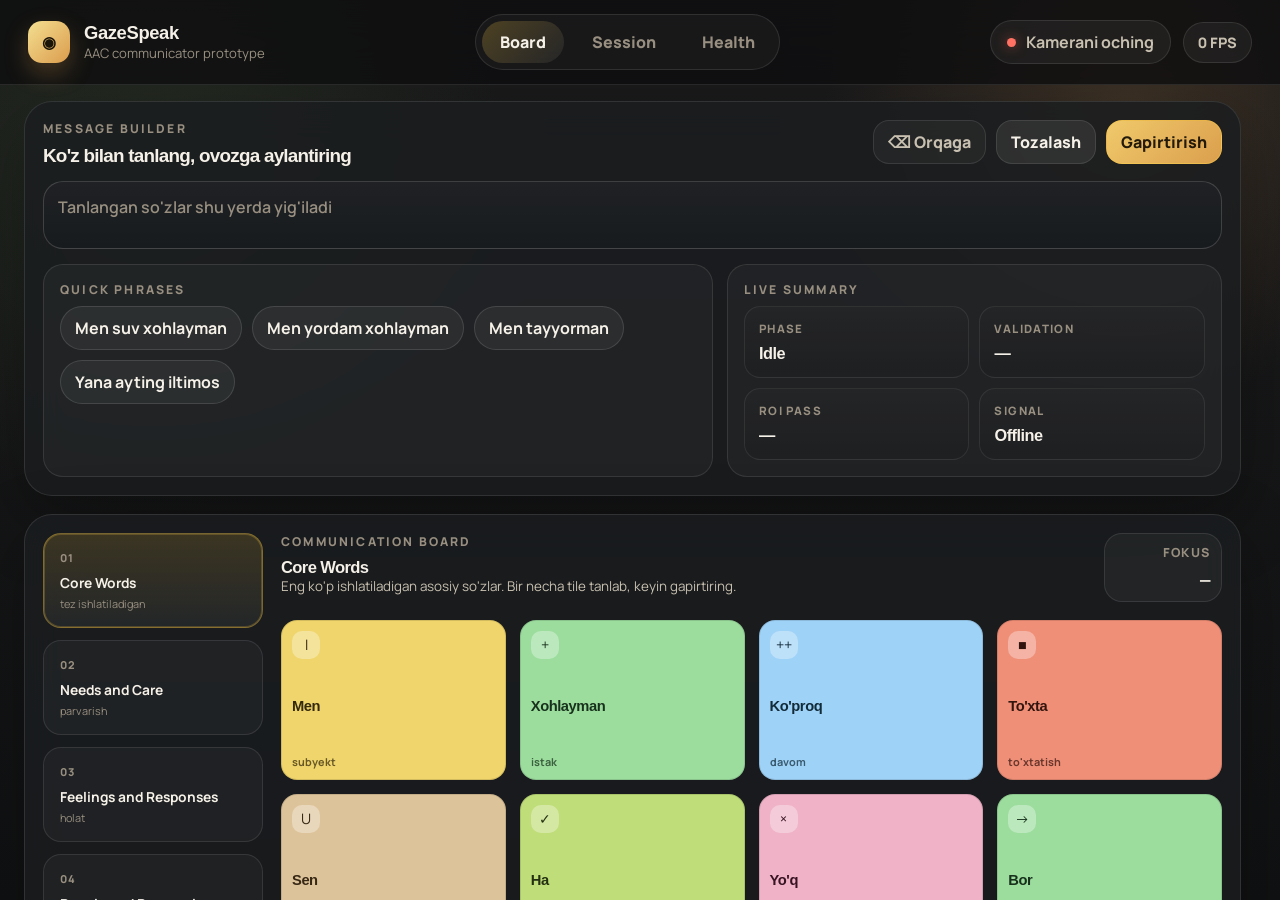
==== commit 67e68aab: "knklnkn" ====
--- a/eyetracking2/v2-lab/index.html
+++ b/eyetracking2/v2-lab/index.html
@@ -68,6 +68,35 @@
                 <div id="message-display" class="message-display" aria-live="polite">
                     <span class="message-placeholder">Tanlangan so'zlar shu yerda yig'iladi</span>
                 </div>
+
+                <div class="composer-lower">
+                    <section class="composer-module">
+                        <p class="eyebrow">Quick Phrases</p>
+                        <div id="quick-phrases" class="quick-phrases"></div>
+                    </section>
+
+                    <section class="composer-module">
+                        <p class="eyebrow">Live Summary</p>
+                        <div class="lab-summary">
+                            <article class="summary-card">
+                                <span class="summary-label">Phase</span>
+                                <strong id="summary-phase" class="summary-value">Idle</strong>
+                            </article>
+                            <article class="summary-card">
+                                <span class="summary-label">Validation</span>
+                                <strong id="summary-validation" class="summary-value">—</strong>
+                            </article>
+                            <article class="summary-card">
+                                <span class="summary-label">ROI Pass</span>
+                                <strong id="summary-roi" class="summary-value">—</strong>
+                            </article>
+                            <article class="summary-card">
+                                <span class="summary-label">Signal</span>
+                                <strong id="summary-signal" class="summary-value">Kutilmoqda</strong>
+                            </article>
+                        </div>
+                    </section>
+                </div>
             </section>
 
             <section id="board-shell" class="glass-card">
@@ -125,6 +154,15 @@
                 </button>
             </div>
 
+            <div class="session-action-row">
+                <button id="btn-toggle-preview" class="btn btn-ghost gaze-target" data-action="toggle-preview" data-label="Preview toggle">
+                    Preview OFF
+                </button>
+                <button id="btn-export-session" class="btn btn-secondary gaze-target" data-action="export" data-label="Export JSON">
+                    Export JSON
+                </button>
+            </div>
+
             <div class="info-grid">
                 <div class="info-item">
                     <span class="info-label">Holat</span>
@@ -154,6 +192,61 @@
                     <span class="info-label">Kayfiyat</span>
                     <span id="info-emotion" class="info-value">—</span>
                 </div>
+            </div>
+
+            <div class="session-extended-grid">
+                <section class="session-panel">
+                    <p class="eyebrow">Flow</p>
+                    <div class="phase-flow">
+                        <article class="phase-step is-active" data-phase-step="idle">
+                            <span class="phase-index">1</span>
+                            <div>
+                                <strong>Start</strong>
+                                <small>Kamera</small>
+                            </div>
+                        </article>
+                        <article class="phase-step" data-phase-step="calibration">
+                            <span class="phase-index">2</span>
+                            <div>
+                                <strong>Calibration</strong>
+                                <small>9 nuqta</small>
+                            </div>
+                        </article>
+                        <article class="phase-step" data-phase-step="validation">
+                            <span class="phase-index">3</span>
+                            <div>
+                                <strong>Validation</strong>
+                                <small>5 target</small>
+                            </div>
+                        </article>
+                        <article class="phase-step" data-phase-step="tracking">
+                            <span class="phase-index">4</span>
+                            <div>
+                                <strong>Tracking</strong>
+                                <small>Dwell select</small>
+                            </div>
+                        </article>
+                    </div>
+                </section>
+
+                <section class="session-panel">
+                    <div class="session-panel-head">
+                        <p class="eyebrow">Validation</p>
+                        <div class="validation-meta">
+                            <span><strong id="validation-avg">—</strong> avg</span>
+                            <span><strong id="validation-roi">—</strong> ROI</span>
+                        </div>
+                    </div>
+                    <div id="validation-list" class="validation-list"></div>
+                </section>
+
+                <section class="session-panel">
+                    <div class="session-panel-head">
+                        <p class="eyebrow">Session Log</p>
+                        <span class="panel-note">So'nggi eventlar</span>
+                    </div>
+                    <div id="event-log" class="event-log"></div>
+                </section>
             </div>
         </section>
     </div>
--- a/eyetracking2/v2-lab/style.css
+++ b/eyetracking2/v2-lab/style.css
@@ -325,6 +325,74 @@
     font-weight: 700;
 }
 
+.composer-lower {
+    display: grid;
+    grid-template-columns: minmax(0, 1.15fr) minmax(0, 0.85fr);
+    gap: 14px;
+}
+
+.composer-module {
+    padding: 16px;
+    border-radius: 20px;
+    border: 1px solid var(--line);
+    background: rgba(255, 255, 255, 0.03);
+}
+
+.quick-phrases {
+    display: flex;
+    flex-wrap: wrap;
+    gap: 10px;
+}
+
+.phrase-chip {
+    min-height: 42px;
+    padding: 10px 14px;
+    border-radius: 999px;
+    border: 1px solid rgba(255, 255, 255, 0.12);
+    background: rgba(255, 255, 255, 0.05);
+    color: var(--text);
+    font-weight: 700;
+    cursor: pointer;
+    transition: transform 0.18s ease, border-color 0.18s ease, background 0.18s ease;
+}
+
+.phrase-chip:hover {
+    transform: translateY(-1px);
+    border-color: rgba(245, 197, 66, 0.34);
+}
+
+.lab-summary {
+    display: grid;
+    grid-template-columns: repeat(2, minmax(0, 1fr));
+    gap: 10px;
+}
+
+.summary-card {
+    padding: 14px;
+    border-radius: 16px;
+    background:
+        linear-gradient(180deg, rgba(255, 255, 255, 0.06), rgba(255, 255, 255, 0.03)),
+        rgba(17, 19, 20, 0.6);
+    border: 1px solid rgba(255, 255, 255, 0.08);
+}
+
+.summary-label {
+    display: block;
+    color: var(--text-dim);
+    font-size: 0.72rem;
+    font-weight: 800;
+    letter-spacing: 0.12em;
+    text-transform: uppercase;
+    margin-bottom: 8px;
+}
+
+.summary-value {
+    display: block;
+    font-family: var(--font-display);
+    font-size: 1.02rem;
+    letter-spacing: -0.03em;
+}
+
 #board-shell {
     display: grid;
     grid-template-columns: 220px minmax(0, 1fr);
@@ -762,6 +830,12 @@
     gap: 10px;
 }
 
+.session-action-row {
+    display: flex;
+    flex-wrap: wrap;
+    gap: 10px;
+}
+
 .info-grid {
     display: grid;
     grid-template-columns: repeat(2, minmax(0, 1fr));
@@ -795,6 +869,143 @@
     font-size: 0.98rem;
     font-weight: 800;
     line-height: 1.35;
+}
+
+.session-extended-grid {
+    display: grid;
+    grid-template-columns: repeat(3, minmax(0, 1fr));
+    gap: 12px;
+}
+
+.session-panel {
+    padding: 16px;
+    border-radius: 18px;
+    background: rgba(255, 255, 255, 0.03);
+    border: 1px solid var(--line);
+    min-height: 0;
+}
+
+.session-panel-head {
+    display: flex;
+    align-items: center;
+    justify-content: space-between;
+    gap: 10px;
+    margin-bottom: 10px;
+}
+
+.panel-note {
+    color: var(--text-dim);
+    font-size: 0.76rem;
+    font-weight: 700;
+}
+
+.phase-flow {
+    display: grid;
+    gap: 10px;
+}
+
+.phase-step {
+    display: flex;
+    align-items: center;
+    gap: 12px;
+    padding: 12px 14px;
+    border-radius: 16px;
+    border: 1px solid rgba(255, 255, 255, 0.08);
+    background: rgba(255, 255, 255, 0.03);
+    color: var(--text-soft);
+}
+
+.phase-step strong,
+.phase-step small {
+    display: block;
+}
+
+.phase-step small {
+    color: var(--text-dim);
+    margin-top: 4px;
+}
+
+.phase-step.is-active {
+    border-color: rgba(79, 140, 247, 0.36);
+    background: rgba(79, 140, 247, 0.12);
+    color: var(--text);
+}
+
+.phase-step.is-done {
+    border-color: rgba(59, 177, 139, 0.3);
+    background: rgba(59, 177, 139, 0.1);
+}
+
+.phase-index {
+    display: inline-flex;
+    align-items: center;
+    justify-content: center;
+    width: 30px;
+    height: 30px;
+    border-radius: 50%;
+    background: rgba(255, 255, 255, 0.09);
+    font-weight: 800;
+    flex-shrink: 0;
+}
+
+.validation-meta {
+    display: inline-flex;
+    align-items: center;
+    gap: 10px;
+    flex-wrap: wrap;
+    color: var(--text-soft);
+    font-size: 0.78rem;
+    font-weight: 700;
+}
+
+.validation-meta strong {
+    color: var(--text);
+}
+
+.validation-list,
+.event-log {
+    display: grid;
+    gap: 10px;
+}
+
+.validation-list {
+    max-height: 280px;
+    overflow-y: auto;
+}
+
+.validation-item,
+.event-item,
+.session-empty {
+    padding: 12px 14px;
+    border-radius: 14px;
+    background: rgba(255, 255, 255, 0.04);
+    border: 1px solid rgba(255, 255, 255, 0.07);
+}
+
+.validation-item strong,
+.event-item strong {
+    display: block;
+    margin-bottom: 6px;
+}
+
+.validation-item small,
+.event-item time,
+.session-empty {
+    color: var(--text-soft);
+    line-height: 1.45;
+}
+
+.validation-item.is-good {
+    border-color: rgba(59, 177, 139, 0.24);
+}
+
+.validation-item.is-warn {
+    border-color: rgba(245, 197, 66, 0.28);
+}
+
+.event-log {
+    max-height: 280px;
+    overflow-y: auto;
 }
 
 .calibration-overlay {
@@ -1049,6 +1260,11 @@
 }
 
 @media (max-width: 980px) {
+    .composer-lower,
+    .session-extended-grid {
+        grid-template-columns: 1fr;
+    }
+
     #board-shell {
         grid-template-columns: 1fr;
         grid-template-rows: auto auto;
@@ -1089,6 +1305,18 @@
         justify-content: flex-start;
     }
 
+    .composer-lower,
+    .lab-summary,
+    .session-extended-grid {
+        grid-template-columns: 1fr;
+    }
+
+    .validation-meta {
+        display: grid;
+        gap: 6px;
+        justify-items: start;
+    }
+
     .board-nav,
     .info-grid {
         grid-template-columns: repeat(2, minmax(0, 1fr));
@@ -1110,6 +1338,12 @@
     .session-window {
         width: min(96vw, 840px);
         padding: 18px;
+    }
+
+    .session-panel-head,
+    .session-action-row {
+        flex-direction: column;
+        align-items: stretch;
     }
 
     .insights-grid {
@@ -1281,11 +1515,31 @@
         gap: 8px;
     }
 
+    .composer-module,
+    .session-panel {
+        padding: 12px;
+        border-radius: 16px;
+    }
+
     .message-chip {
         min-height: 30px;
         padding: 6px 10px;
         border-radius: 10px;
         font-size: 0.84rem;
+    }
+
+    .phrase-chip {
+        min-height: 36px;
+        padding: 8px 12px;
+        font-size: 0.84rem;
+    }
+
+    .summary-card {
+        padding: 10px 12px;
+    }
+
+    .summary-value {
+        font-size: 0.92rem;
     }
 
     .board-subtitle {
@@ -1352,7 +1606,9 @@
     }
 
     .controls-bar,
+    .session-action-row,
     .info-grid,
+    .session-extended-grid,
     .insights-grid {
         gap: 8px;
     }
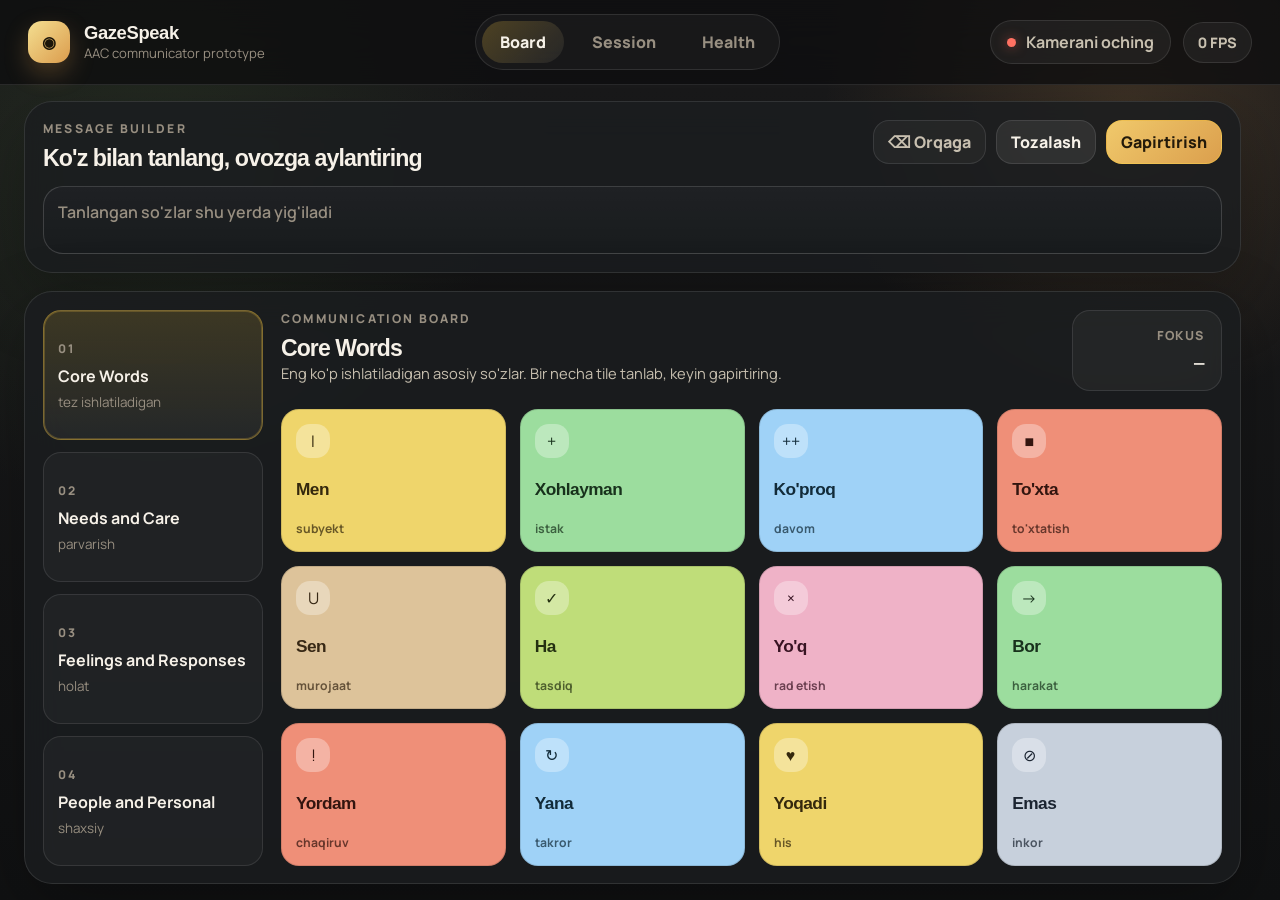
==== commit 0c801c03: "kjnmjhn" ====
--- a/eyetracking2/v2-lab/index.html
+++ b/eyetracking2/v2-lab/index.html
@@ -68,35 +68,6 @@
                 <div id="message-display" class="message-display" aria-live="polite">
                     <span class="message-placeholder">Tanlangan so'zlar shu yerda yig'iladi</span>
                 </div>
-
-                <div class="composer-lower">
-                    <section class="composer-module">
-                        <p class="eyebrow">Quick Phrases</p>
-                        <div id="quick-phrases" class="quick-phrases"></div>
-                    </section>
-
-                    <section class="composer-module">
-                        <p class="eyebrow">Live Summary</p>
-                        <div class="lab-summary">
-                            <article class="summary-card">
-                                <span class="summary-label">Phase</span>
-                                <strong id="summary-phase" class="summary-value">Idle</strong>
-                            </article>
-                            <article class="summary-card">
-                                <span class="summary-label">Validation</span>
-                                <strong id="summary-validation" class="summary-value">—</strong>
-                            </article>
-                            <article class="summary-card">
-                                <span class="summary-label">ROI Pass</span>
-                                <strong id="summary-roi" class="summary-value">—</strong>
-                            </article>
-                            <article class="summary-card">
-                                <span class="summary-label">Signal</span>
-                                <strong id="summary-signal" class="summary-value">Kutilmoqda</strong>
-                            </article>
-                        </div>
-                    </section>
-                </div>
             </section>
 
             <section id="board-shell" class="glass-card">
@@ -154,15 +125,6 @@
                 </button>
             </div>
 
-            <div class="session-action-row">
-                <button id="btn-toggle-preview" class="btn btn-ghost gaze-target" data-action="toggle-preview" data-label="Preview toggle">
-                    Preview OFF
-                </button>
-                <button id="btn-export-session" class="btn btn-secondary gaze-target" data-action="export" data-label="Export JSON">
-                    Export JSON
-                </button>
-            </div>
-
             <div class="info-grid">
                 <div class="info-item">
                     <span class="info-label">Holat</span>
@@ -192,61 +154,6 @@
                     <span class="info-label">Kayfiyat</span>
                     <span id="info-emotion" class="info-value">—</span>
                 </div>
-            </div>
-
-            <div class="session-extended-grid">
-                <section class="session-panel">
-                    <p class="eyebrow">Flow</p>
-                    <div class="phase-flow">
-                        <article class="phase-step is-active" data-phase-step="idle">
-                            <span class="phase-index">1</span>
-                            <div>
-                                <strong>Start</strong>
-                                <small>Kamera</small>
-                            </div>
-                        </article>
-                        <article class="phase-step" data-phase-step="calibration">
-                            <span class="phase-index">2</span>
-                            <div>
-                                <strong>Calibration</strong>
-                                <small>9 nuqta</small>
-                            </div>
-                        </article>
-                        <article class="phase-step" data-phase-step="validation">
-                            <span class="phase-index">3</span>
-                            <div>
-                                <strong>Validation</strong>
-                                <small>5 target</small>
-                            </div>
-                        </article>
-                        <article class="phase-step" data-phase-step="tracking">
-                            <span class="phase-index">4</span>
-                            <div>
-                                <strong>Tracking</strong>
-                                <small>Dwell select</small>
-                            </div>
-                        </article>
-                    </div>
-                </section>
-
-                <section class="session-panel">
-                    <div class="session-panel-head">
-                        <p class="eyebrow">Validation</p>
-                        <div class="validation-meta">
-                            <span><strong id="validation-avg">—</strong> avg</span>
-                            <span><strong id="validation-roi">—</strong> ROI</span>
-                        </div>
-                    </div>
-                    <div id="validation-list" class="validation-list"></div>
-                </section>
-
-                <section class="session-panel">
-                    <div class="session-panel-head">
-                        <p class="eyebrow">Session Log</p>
-                        <span class="panel-note">So'nggi eventlar</span>
-                    </div>
-                    <div id="event-log" class="event-log"></div>
-                </section>
             </div>
         </section>
     </div>
--- a/eyetracking2/v2-lab/style.css
+++ b/eyetracking2/v2-lab/style.css
@@ -325,74 +325,6 @@
     font-weight: 700;
 }
 
-.composer-lower {
-    display: grid;
-    grid-template-columns: minmax(0, 1.15fr) minmax(0, 0.85fr);
-    gap: 14px;
-}
-
-.composer-module {
-    padding: 16px;
-    border-radius: 20px;
-    border: 1px solid var(--line);
-    background: rgba(255, 255, 255, 0.03);
-}
-
-.quick-phrases {
-    display: flex;
-    flex-wrap: wrap;
-    gap: 10px;
-}
-
-.phrase-chip {
-    min-height: 42px;
-    padding: 10px 14px;
-    border-radius: 999px;
-    border: 1px solid rgba(255, 255, 255, 0.12);
-    background: rgba(255, 255, 255, 0.05);
-    color: var(--text);
-    font-weight: 700;
-    cursor: pointer;
-    transition: transform 0.18s ease, border-color 0.18s ease, background 0.18s ease;
-}
-
-.phrase-chip:hover {
-    transform: translateY(-1px);
-    border-color: rgba(245, 197, 66, 0.34);
-}
-
-.lab-summary {
-    display: grid;
-    grid-template-columns: repeat(2, minmax(0, 1fr));
-    gap: 10px;
-}
-
-.summary-card {
-    padding: 14px;
-    border-radius: 16px;
-    background:
-        linear-gradient(180deg, rgba(255, 255, 255, 0.06), rgba(255, 255, 255, 0.03)),
-        rgba(17, 19, 20, 0.6);
-    border: 1px solid rgba(255, 255, 255, 0.08);
-}
-
-.summary-label {
-    display: block;
-    color: var(--text-dim);
-    font-size: 0.72rem;
-    font-weight: 800;
-    letter-spacing: 0.12em;
-    text-transform: uppercase;
-    margin-bottom: 8px;
-}
-
-.summary-value {
-    display: block;
-    font-family: var(--font-display);
-    font-size: 1.02rem;
-    letter-spacing: -0.03em;
-}
-
 #board-shell {
     display: grid;
     grid-template-columns: 220px minmax(0, 1fr);
@@ -830,12 +762,6 @@
     gap: 10px;
 }
 
-.session-action-row {
-    display: flex;
-    flex-wrap: wrap;
-    gap: 10px;
-}
-
 .info-grid {
     display: grid;
     grid-template-columns: repeat(2, minmax(0, 1fr));
@@ -869,143 +795,6 @@
     font-size: 0.98rem;
     font-weight: 800;
     line-height: 1.35;
-}
-
-.session-extended-grid {
-    display: grid;
-    grid-template-columns: repeat(3, minmax(0, 1fr));
-    gap: 12px;
-}
-
-.session-panel {
-    padding: 16px;
-    border-radius: 18px;
-    background: rgba(255, 255, 255, 0.03);
-    border: 1px solid var(--line);
-    min-height: 0;
-}
-
-.session-panel-head {
-    display: flex;
-    align-items: center;
-    justify-content: space-between;
-    gap: 10px;
-    margin-bottom: 10px;
-}
-
-.panel-note {
-    color: var(--text-dim);
-    font-size: 0.76rem;
-    font-weight: 700;
-}
-
-.phase-flow {
-    display: grid;
-    gap: 10px;
-}
-
-.phase-step {
-    display: flex;
-    align-items: center;
-    gap: 12px;
-    padding: 12px 14px;
-    border-radius: 16px;
-    border: 1px solid rgba(255, 255, 255, 0.08);
-    background: rgba(255, 255, 255, 0.03);
-    color: var(--text-soft);
-}
-
-.phase-step strong,
-.phase-step small {
-    display: block;
-}
-
-.phase-step small {
-    color: var(--text-dim);
-    margin-top: 4px;
-}
-
-.phase-step.is-active {
-    border-color: rgba(79, 140, 247, 0.36);
-    background: rgba(79, 140, 247, 0.12);
-    color: var(--text);
-}
-
-.phase-step.is-done {
-    border-color: rgba(59, 177, 139, 0.3);
-    background: rgba(59, 177, 139, 0.1);
-}
-
-.phase-index {
-    display: inline-flex;
-    align-items: center;
-    justify-content: center;
-    width: 30px;
-    height: 30px;
-    border-radius: 50%;
-    background: rgba(255, 255, 255, 0.09);
-    font-weight: 800;
-    flex-shrink: 0;
-}
-
-.validation-meta {
-    display: inline-flex;
-    align-items: center;
-    gap: 10px;
-    flex-wrap: wrap;
-    color: var(--text-soft);
-    font-size: 0.78rem;
-    font-weight: 700;
-}
-
-.validation-meta strong {
-    color: var(--text);
-}
-
-.validation-list,
-.event-log {
-    display: grid;
-    gap: 10px;
-}
-
-.validation-list {
-    max-height: 280px;
-    overflow-y: auto;
-}
-
-.validation-item,
-.event-item,
-.session-empty {
-    padding: 12px 14px;
-    border-radius: 14px;
-    background: rgba(255, 255, 255, 0.04);
-    border: 1px solid rgba(255, 255, 255, 0.07);
-}
-
-.validation-item strong,
-.event-item strong {
-    display: block;
-    margin-bottom: 6px;
-}
-
-.validation-item small,
-.event-item time,
-.session-empty {
-    color: var(--text-soft);
-    line-height: 1.45;
-}
-
-.validation-item.is-good {
-    border-color: rgba(59, 177, 139, 0.24);
-}
-
-.validation-item.is-warn {
-    border-color: rgba(245, 197, 66, 0.28);
-}
-
-.event-log {
-    max-height: 280px;
-    overflow-y: auto;
 }
 
 .calibration-overlay {
@@ -1260,11 +1049,6 @@
 }
 
 @media (max-width: 980px) {
-    .composer-lower,
-    .session-extended-grid {
-        grid-template-columns: 1fr;
-    }
-
     #board-shell {
         grid-template-columns: 1fr;
         grid-template-rows: auto auto;
@@ -1305,18 +1089,6 @@
         justify-content: flex-start;
     }
 
-    .composer-lower,
-    .lab-summary,
-    .session-extended-grid {
-        grid-template-columns: 1fr;
-    }
-
-    .validation-meta {
-        display: grid;
-        gap: 6px;
-        justify-items: start;
-    }
-
     .board-nav,
     .info-grid {
         grid-template-columns: repeat(2, minmax(0, 1fr));
@@ -1338,12 +1110,6 @@
     .session-window {
         width: min(96vw, 840px);
         padding: 18px;
-    }
-
-    .session-panel-head,
-    .session-action-row {
-        flex-direction: column;
-        align-items: stretch;
     }
 
     .insights-grid {
@@ -1515,31 +1281,11 @@
         gap: 8px;
     }
 
-    .composer-module,
-    .session-panel {
-        padding: 12px;
-        border-radius: 16px;
-    }
-
     .message-chip {
         min-height: 30px;
         padding: 6px 10px;
         border-radius: 10px;
         font-size: 0.84rem;
-    }
-
-    .phrase-chip {
-        min-height: 36px;
-        padding: 8px 12px;
-        font-size: 0.84rem;
-    }
-
-    .summary-card {
-        padding: 10px 12px;
-    }
-
-    .summary-value {
-        font-size: 0.92rem;
     }
 
     .board-subtitle {
@@ -1606,9 +1352,7 @@
     }
 
     .controls-bar,
-    .session-action-row,
     .info-grid,
-    .session-extended-grid,
     .insights-grid {
         gap: 8px;
     }
